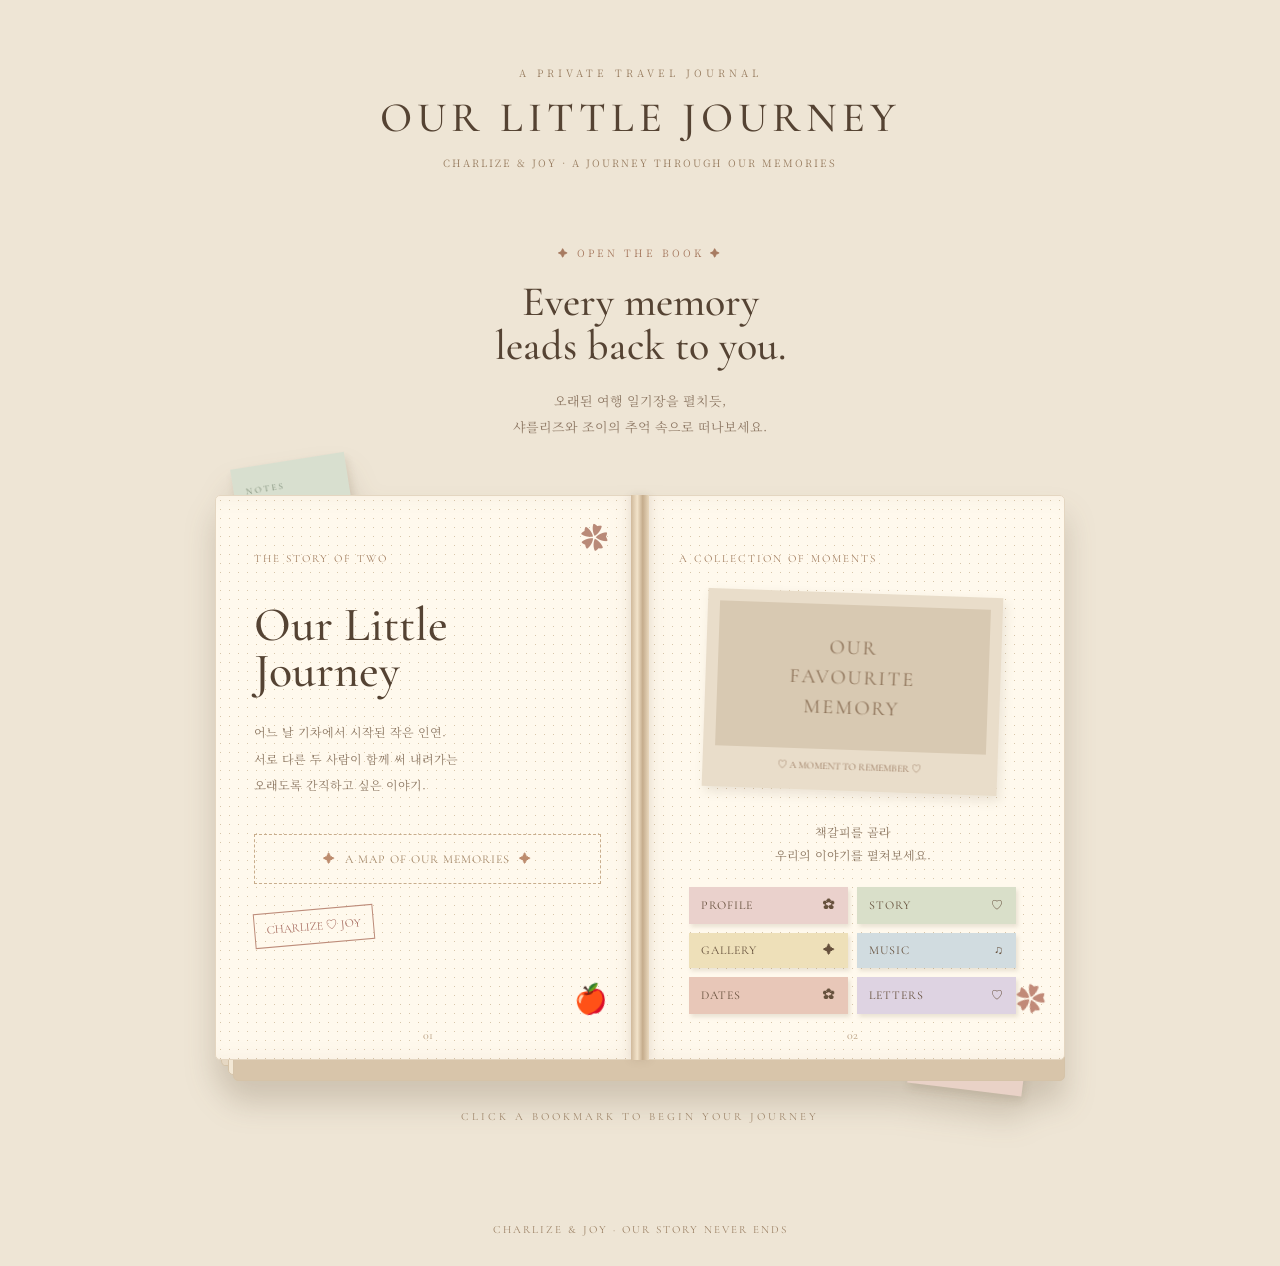
==== index.html @ 4ed0bcfa "Update index.html" ====
<!DOCTYPE html>
<html lang="ko">
<head>
<meta charset="UTF-8">
<meta name="viewport" content="width=device-width, initial-scale=1.0">
<title>Our Little Journey</title>
<link rel="stylesheet" href="style.css">
</head>

<body>

<header>
    <p class="top">A PRIVATE TRAVEL JOURNAL</p>
    <h1>OUR LITTLE JOURNEY</h1>
    <p class="subtitle">CHARLIZE & JOY · A JOURNEY THROUGH OUR MEMORIES</p>
</header>

<main>

    <section class="intro">
        <p class="small-title">✦ OPEN THE BOOK ✦</p>
        <h2>Every memory<br>leads back to you.</h2>
        <p>
            오래된 여행 일기장을 펼치듯,<br>
            샤를리즈와 조이의 추억 속으로 떠나보세요.
        </p>
    </section>

    <section class="book">

        <div class="paper-layer layer-one"></div>
        <div class="paper-layer layer-two"></div>
        <div class="paper-layer layer-three"></div>

        <div class="left-page">

            <span class="pressed-flower">✿</span>

            <p class="chapter">THE STORY OF TWO</p>

            <h2 class="book-title">
                Our Little<br>Journey
            </h2>

            <p class="description">
                어느 날 기차에서 시작된 작은 인연.<br>
                서로 다른 두 사람이 함께 써 내려가는<br>
                오래도록 간직하고 싶은 이야기.
            </p>

            <div class="map">
                <span>✦</span>
                A MAP OF OUR MEMORIES
                <span>✦</span>
            </div>

            <div class="apple-decoration">🍎</div>

            <p class="stamp">CHARLIZE ♡ JOY</p>

            <div class="page-number">01</div>

        </div>

        <div class="book-spine"></div>

        <div class="right-page">

            <p class="chapter">A COLLECTION OF MOMENTS</p>

            <div class="photo">
                <div class="photo-inner">
                    OUR<br>
                    FAVOURITE<br>
                    MEMORY
                </div>
                <p>♡ A MOMENT TO REMEMBER ♡</p>
            </div>

            <p class="right-text">
                책갈피를 골라<br>
                우리의 이야기를 펼쳐보세요.
            </p>

            <div class="bookmarks">
                <a class="bookmark pink" href="profile.html">
                    PROFILE <span>✿</span>
                </a>
                <a class="bookmark green" href="story.html">
                    STORY <span>♡</span>
                </a>
                <a class="bookmark yellow" href="gallery.html">
                    GALLERY <span>✦</span>
                </a>
                <a class="bookmark blue" href="music.html">
                    MUSIC <span>♫</span>
                </a>
                <a class="bookmark red" href="calendar.html">
                    DATES <span>✿</span>
                </a>
                <a class="bookmark purple" href="letter.html">
                    LETTERS <span>♡</span>
                </a>
            </div>

            <div class="daisy-decoration">✿</div>

            <div class="page-number">02</div>

        </div>

        <div class="loose-paper loose-paper-left">
            <span>NOTES</span>
            <p>remember<br>the little things ♡</p>
        </div>

        <div class="loose-paper loose-paper-right">
            <span>POSTCARD</span>
            <p>Wish you<br>were here.</p>
        </div>

    </section>

    <p class="bottom-text">
        CLICK A BOOKMARK TO BEGIN YOUR JOURNEY
    </p>

</main>

<footer>
    CHARLIZE & JOY · OUR STORY NEVER ENDS
</footer>

</body>
</html>
---- style.css ----
@import url('https://fonts.googleapis.com/css2?family=Cormorant+Garamond:wght@400;500;600;700&family=Noto+Serif+KR:wght@400;500;600&display=swap');

* {
    box-sizing: border-box;
}

body {
    margin: 0;
    background: #eee5d5;
    color: #554333;
    font-family: 'Noto Serif KR', serif;
    overflow-x: hidden;
}

header {
    text-align: center;
    padding: 55px 20px 15px;
}

.top {
    font-size: 10px;
    letter-spacing: 4px;
    color: #9b8064;
}

header h1 {
    font-family: 'Cormorant Garamond', serif;
    font-size: 42px;
    letter-spacing: 5px;
    font-weight: 500;
    margin: 12px 0;
}

.subtitle {
    font-size: 10px;
    letter-spacing: 2px;
    color: #9b8064;
}

main {
    max-width: 1100px;
    margin: auto;
    padding: 20px;
}

.intro {
    text-align: center;
    margin: 30px 0 55px;
}

.small-title {
    font-size: 10px;
    letter-spacing: 3px;
    color: #a77b61;
}

.intro h2 {
    font-family: 'Cormorant Garamond', serif;
    font-size: 42px;
    line-height: 1.05;
    font-weight: 500;
    margin: 20px 0;
}

.intro > p:last-child {
    font-size: 13px;
    line-height: 2;
    color: #907b67;
}

/* BOOK */

.book {
    position: relative;
    display: flex;
    max-width: 850px;
    min-height: 480px;
    margin: 0 auto 45px;
    filter: drop-shadow(0 22px 15px #59452b35);
    isolation: isolate;
}

/* 여러 겹의 책장 */

.paper-layer {
    position: absolute;
    z-index: -1;
    left: 8px;
    right: 8px;
    height: 100%;
    border-radius: 5px;
    background: #e6d8c3;
    border: 1px solid #d5c3a8;
}

.layer-one {
    top: 9px;
    transform: rotate(0.4deg);
}

.layer-two {
    top: 15px;
    left: 13px;
    right: 4px;
    background: #f3e8d5;
}

.layer-three {
    top: 21px;
    left: 18px;
    right: 0;
    background: #d8c5aa;
}

/* 책의 양쪽 페이지 */

.left-page,
.right-page {
    position: relative;
    width: 50%;
    min-height: 480px;
    padding: 45px 38px;
    background:
        radial-gradient(#d7c6aa 0.6px, transparent 0.6px),
        #fff9ed;
    background-size: 9px 9px;
    border: 1px solid #e4d6c1;
}

.left-page {
    border-radius: 5px 0 0 5px;
    box-shadow: inset -12px 0 20px #92785b16;
}

.right-page {
    border-radius: 0 5px 5px 0;
    box-shadow: inset 12px 0 20px #92785b16;
}

/* 책등 */

.book-spine {
    position: absolute;
    z-index: 5;
    left: 50%;
    top: 0;
    bottom: 0;
    width: 18px;
    transform: translateX(-50%);
    background: linear-gradient(
        90deg,
        #d0b99b,
        #f2e3ca 35%,
        #c5ac8c 65%,
        #e9d8bd
    );
    box-shadow: 0 0 10px #6b503322;
}

/* 페이지 장식 */

.chapter {
    font-family: 'Cormorant Garamond', serif;
    font-size: 11px;
    letter-spacing: 2px;
    color: #a17d5e;
}

.book-title {
    font-family: 'Cormorant Garamond', serif;
    font-size: 48px;
    font-weight: 500;
    line-height: 0.95;
    margin: 38px 0 25px;
}

.description {
    font-size: 12px;
    line-height: 2.2;
    color: #8e7964;
}

.map {
    margin-top: 35px;
    padding: 17px 8px;
    text-align: center;
    border: 1px dashed #c8ad8c;
    color: #a18464;
    font-family: 'Cormorant Garamond', serif;
    font-size: 12px;
    letter-spacing: 1px;
}

.map span {
    color: #bd8c6e;
    margin: 0 5px;
}

.stamp {
    display: inline-block;
    margin-top: 25px;
    padding: 8px 12px;
    border: 1px solid #bd8c7a;
    color: #a76c60;
    font-family: 'Cormorant Garamond', serif;
    font-size: 12px;
    transform: rotate(-5deg);
}

.page-number {
    position: absolute;
    bottom: 17px;
    left: 0;
    right: 0;
    text-align: center;
    font-family: 'Cormorant Garamond', serif;
    font-size: 12px;
    color: #b59b7c;
}

/* 사진 영역 */

.photo {
    background: #e9ddca;
    padding: 12px 12px 7px;
    margin: 28px auto 20px;
    width: 85%;
    transform: rotate(2deg);
    box-shadow: 3px 5px 10px #604c3020;
}

.photo-inner {
    display: grid;
    place-content: center;
    text-align: center;
    min-height: 145px;
    background: #d8c9b2;
    color: #8c7157;
    font-family: 'Cormorant Garamond', serif;
    font-size: 20px;
    letter-spacing: 2px;
    line-height: 1.5;
}

.photo > p {
    text-align: center;
    font-family: 'Cormorant Garamond', serif;
    font-size: 10px;
    color: #97765c;
}

.right-text {
    font-size: 12px;
    line-height: 1.9;
    text-align: center;
    color: #8d7862;
    margin: 30px 0 20px;
}

/* 책갈피 */

.bookmarks {
    display: grid;
    grid-template-columns: repeat(2, 1fr);
    gap: 9px;
    padding: 0 10px;
}

.bookmark {
    display: flex;
    justify-content: space-between;
    align-items: center;
    padding: 10px 12px;
    font-family: 'Cormorant Garamond', serif;
    font-size: 12px;
    letter-spacing: 1px;
    text-decoration: none;
    color: #66503c;
    box-shadow: 2px 3px 4px #59452b20;
    transition: .25s;
}

.bookmark:hover {
    transform: translateY(-4px) rotate(-2deg);
    box-shadow: 3px 7px 8px #59452b25;
}

.pink { background: #ead1cc; }
.green { background: #d9dfc9; }
.yellow { background: #eee0b9; }
.blue { background: #d1dce0; }
.red { background: #e8c7b8; }
.purple { background: #ded3e2; }

/* 데이지와 사과 */

.pressed-flower {
    position: absolute;
    top: 20px;
    right: 30px;
    color: #b98a78;
    font-size: 28px;
    transform: rotate(15deg);
}

.apple-decoration {
    position: absolute;
    right: 32px;
    bottom: 42px;
    font-size: 27px;
    transform: rotate(-12deg);
}

.daisy-decoration {
    position: absolute;
    right: 18px;
    bottom: 40px;
    font-size: 30px;
    color: #c18a78;
    transform: rotate(15deg);
}

/* 삐져나온 종이 */

.loose-paper {
    position: absolute;
    z-index: -2;
    width: 115px;
    height: 135px;
    background: #d8dfcf;
    padding: 12px;
    color: #71816b;
    font-family: 'Cormorant Garamond', serif;
    box-shadow: 2px 5px 8px #59452b20;
}

.loose-paper span {
    font-size: 9px;
    letter-spacing: 2px;
}

.loose-paper p {
    font-size: 16px;
    line-height: 1.2;
}

.loose-paper-left {
    top: -35px;
    left: 25px;
    transform: rotate(-9deg);
}

.loose-paper-right {
    bottom: -30px;
    right: 35px;
    background: #e9d2c7;
    color: #986e60;
    transform: rotate(7deg);
}

/* 하단 */

.bottom-text {
    text-align: center;
    font-family: 'Cormorant Garamond', serif;
    font-size: 11px;
    letter-spacing: 3px;
    color: #a1886d;
    margin: 50px 0;
}

footer {
    text-align: center;
    padding: 30px 10px;
    font-family: 'Cormorant Garamond', serif;
    font-size: 11px;
    letter-spacing: 2px;
    color: #9b8064;
}

/* 모바일 */

@media (max-width: 650px) {
    header h1 {
        font-size: 30px;
    }

    .intro h2 {
        font-size: 34px;
    }

    .book {
        flex-direction: column;
        max-width: 420px;
    }

    .left-page,
    .right-page {
        width: 100%;
        border-radius: 4px;
        min-height: 450px;
    }

    .book-spine {
        display: none;
    }

    .bookmarks {
        padding-bottom: 25px;
    }

    .loose-paper {
        width: 90px;
        height: 110px;
    }
}
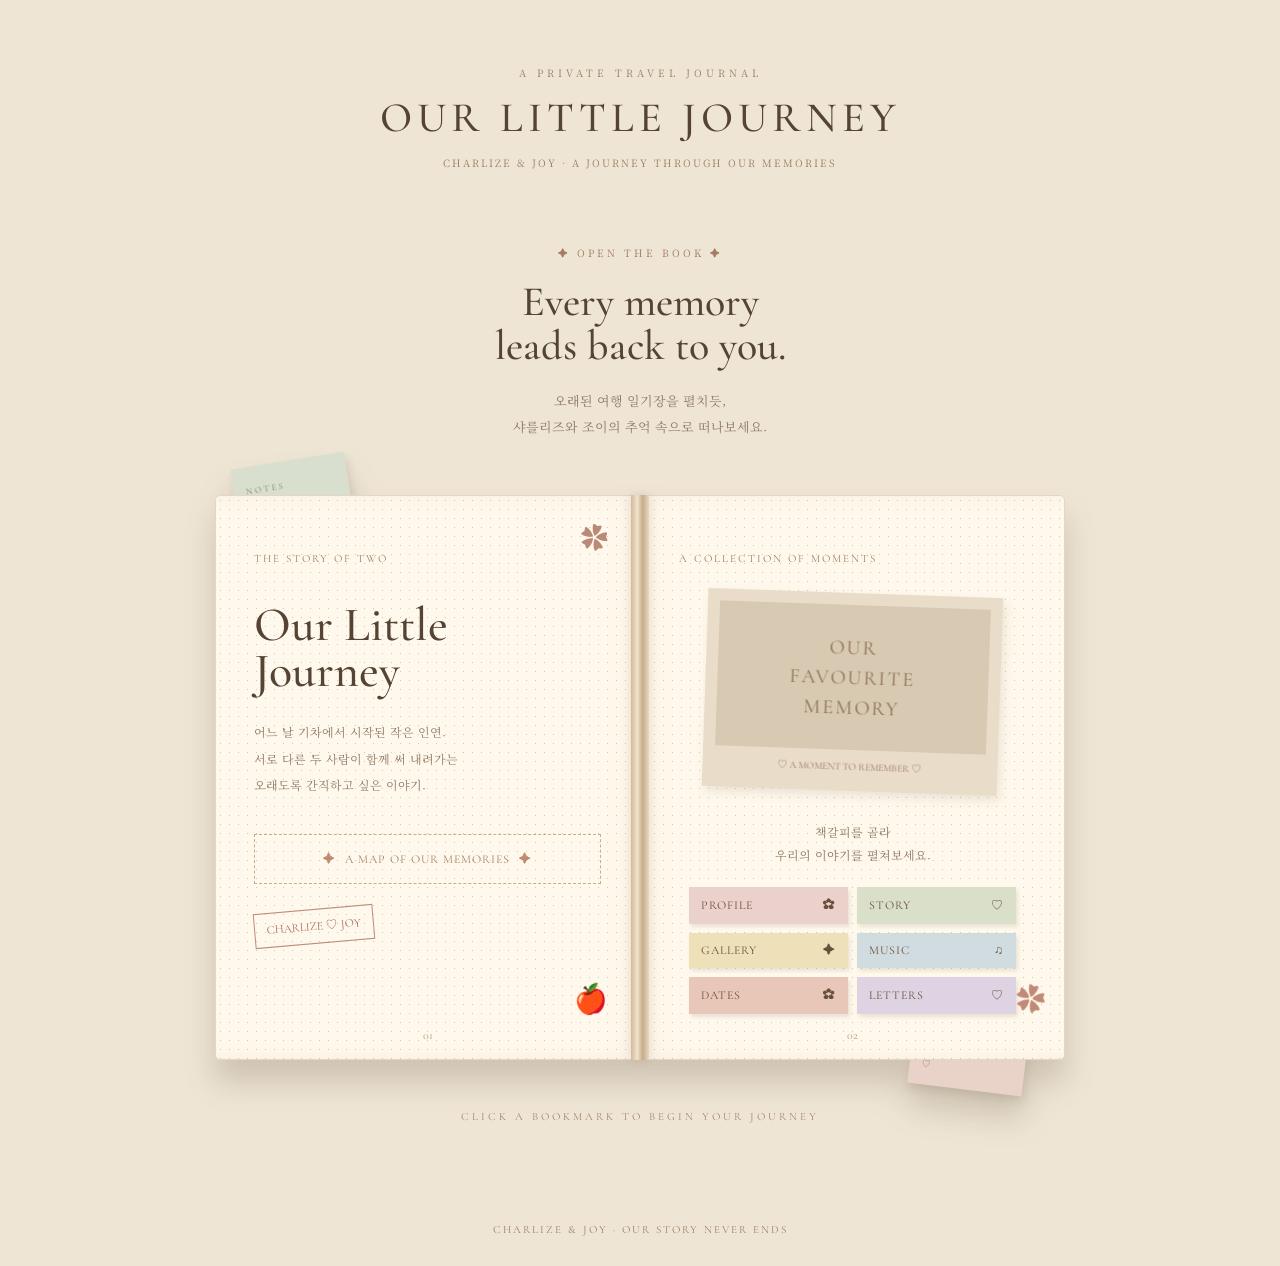
==== commit 5aa80aee: "Update index.html" ====
--- a/index.html
+++ b/index.html
@@ -2,136 +2,147 @@
 <!DOCTYPE html>
 <html lang="ko">
 <head>
-<meta charset="UTF-8">
-<meta name="viewport" content="width=device-width, initial-scale=1.0">
-<title>Our Little Journey</title>
-<link rel="stylesheet" href="style.css">
+  <meta charset="UTF-8">
+  <meta name="viewport" content="width=device-width, initial-scale=1.0">
+  <title>Our Little Journey</title>
+  <link rel="stylesheet" href="style.css">
 </head>
 
 <body>
 
-<header>
+  <header class="site-header">
     <p class="top">A PRIVATE TRAVEL JOURNAL</p>
     <h1>OUR LITTLE JOURNEY</h1>
     <p class="subtitle">CHARLIZE & JOY · A JOURNEY THROUGH OUR MEMORIES</p>
-</header>
+  </header>
 
-<main>
+  <main>
 
     <section class="intro">
-        <p class="small-title">✦ OPEN THE BOOK ✦</p>
-        <h2>Every memory<br>leads back to you.</h2>
-        <p>
-            오래된 여행 일기장을 펼치듯,<br>
-            샤를리즈와 조이의 추억 속으로 떠나보세요.
-        </p>
+      <p class="small-title">✦ OPEN THE BOOK ✦</p>
+      <h2>Every memory<br>leads back to you.</h2>
+      <p class="intro-description">
+        오래된 여행 일기장을 펼치듯,<br>
+        샤를리즈와 조이의 추억 속으로 떠나보세요.
+      </p>
     </section>
 
     <section class="book">
 
-        <div class="paper-layer layer-one"></div>
-        <div class="paper-layer layer-two"></div>
-        <div class="paper-layer layer-three"></div>
+      <!-- 책 뒤에 겹쳐진 종이 -->
+      <div class="paper-back paper-back-one"></div>
+      <div class="paper-back paper-back-two"></div>
+      <div class="paper-back paper-back-three"></div>
 
-        <div class="left-page">
+      <!-- 왼쪽 페이지 -->
+      <div class="book-page left-page">
 
-            <span class="pressed-flower">✿</span>
+        <span class="pressed-flower">✿</span>
 
-            <p class="chapter">THE STORY OF TWO</p>
+        <p class="chapter">THE STORY OF TWO</p>
 
-            <h2 class="book-title">
-                Our Little<br>Journey
-            </h2>
+        <h2 class="book-title">
+          Our Little<br>Journey
+        </h2>
 
-            <p class="description">
-                어느 날 기차에서 시작된 작은 인연.<br>
-                서로 다른 두 사람이 함께 써 내려가는<br>
-                오래도록 간직하고 싶은 이야기.
-            </p>
+        <p class="description">
+          어느 날 기차에서 시작된 작은 인연.<br>
+          서로 다른 두 사람이 함께 써 내려가는<br>
+          오래도록 간직하고 싶은 이야기.
+        </p>
 
-            <div class="map">
-                <span>✦</span>
-                A MAP OF OUR MEMORIES
-                <span>✦</span>
-            </div>
-
-            <div class="apple-decoration">🍎</div>
-
-            <p class="stamp">CHARLIZE ♡ JOY</p>
-
-            <div class="page-number">01</div>
-
+        <div class="map">
+          <span>✦</span>
+          A MAP OF OUR MEMORIES
+          <span>✦</span>
         </div>
 
-        <div class="book-spine"></div>
+        <div class="apple-decoration">🍎</div>
 
-        <div class="right-page">
+        <p class="stamp">CHARLIZE ♡ JOY</p>
 
-            <p class="chapter">A COLLECTION OF MOMENTS</p>
+        <span class="page-number">01</span>
 
-            <div class="photo">
-                <div class="photo-inner">
-                    OUR<br>
-                    FAVOURITE<br>
-                    MEMORY
-                </div>
-                <p>♡ A MOMENT TO REMEMBER ♡</p>
-            </div>
+      </div>
 
-            <p class="right-text">
-                책갈피를 골라<br>
-                우리의 이야기를 펼쳐보세요.
-            </p>
+      <!-- 책등 -->
+      <div class="book-spine"></div>
 
-            <div class="bookmarks">
-                <a class="bookmark pink" href="profile.html">
-                    PROFILE <span>✿</span>
-                </a>
-                <a class="bookmark green" href="story.html">
-                    STORY <span>♡</span>
-                </a>
-                <a class="bookmark yellow" href="gallery.html">
-                    GALLERY <span>✦</span>
-                </a>
-                <a class="bookmark blue" href="music.html">
-                    MUSIC <span>♫</span>
-                </a>
-                <a class="bookmark red" href="calendar.html">
-                    DATES <span>✿</span>
-                </a>
-                <a class="bookmark purple" href="letter.html">
-                    LETTERS <span>♡</span>
-                </a>
-            </div>
+      <!-- 오른쪽 페이지 -->
+      <div class="book-page right-page">
 
-            <div class="daisy-decoration">✿</div>
+        <p class="chapter">A COLLECTION OF MOMENTS</p>
 
-            <div class="page-number">02</div>
-
+        <div class="photo">
+          <div class="photo-inner">
+            OUR<br>
+            FAVOURITE<br>
+            MEMORY
+          </div>
+          <p>♡ A MOMENT TO REMEMBER ♡</p>
         </div>
 
-        <div class="loose-paper loose-paper-left">
-            <span>NOTES</span>
-            <p>remember<br>the little things ♡</p>
-        </div>
+        <p class="right-text">
+          책갈피를 골라<br>
+          우리의 이야기를 펼쳐보세요.
+        </p>
 
-        <div class="loose-paper loose-paper-right">
-            <span>POSTCARD</span>
-            <p>Wish you<br>were here.</p>
-        </div>
+        <nav class="bookmarks">
+          <a class="bookmark pink" href="profile.html">
+            PROFILE <span>✿</span>
+          </a>
+
+          <a class="bookmark green" href="story.html">
+            STORY <span>♡</span>
+          </a>
+
+          <a class="bookmark yellow" href="gallery.html">
+            GALLERY <span>✦</span>
+          </a>
+
+          <a class="bookmark blue" href="music.html">
+            MUSIC <span>♫</span>
+          </a>
+
+          <a class="bookmark red" href="calendar.html">
+            DATES <span>✿</span>
+          </a>
+
+          <a class="bookmark purple" href="letter.html">
+            LETTERS <span>♡</span>
+          </a>
+        </nav>
+
+        <span class="daisy-decoration">✿</span>
+
+        <span class="page-number">02</span>
+
+      </div>
+
+      <!-- 책 밖으로 삐져나온 메모 -->
+      <div class="loose-paper loose-paper-left">
+        <span>NOTES</span>
+        <p>remember<br>the little things ♡</p>
+        <span class="note-flower">✿</span>
+      </div>
+
+      <div class="loose-paper loose-paper-right">
+        <span>POSTCARD</span>
+        <p>Wish you<br>were here.</p>
+        <span class="note-heart">♡</span>
+      </div>
 
     </section>
 
     <p class="bottom-text">
-        CLICK A BOOKMARK TO BEGIN YOUR JOURNEY
+      CLICK A BOOKMARK TO BEGIN YOUR JOURNEY
     </p>
 
-</main>
+  </main>
 
-<footer>
+  <footer>
     CHARLIZE & JOY · OUR STORY NEVER ENDS
-</footer>
+  </footer>
 
 </body>
 </html>
- 
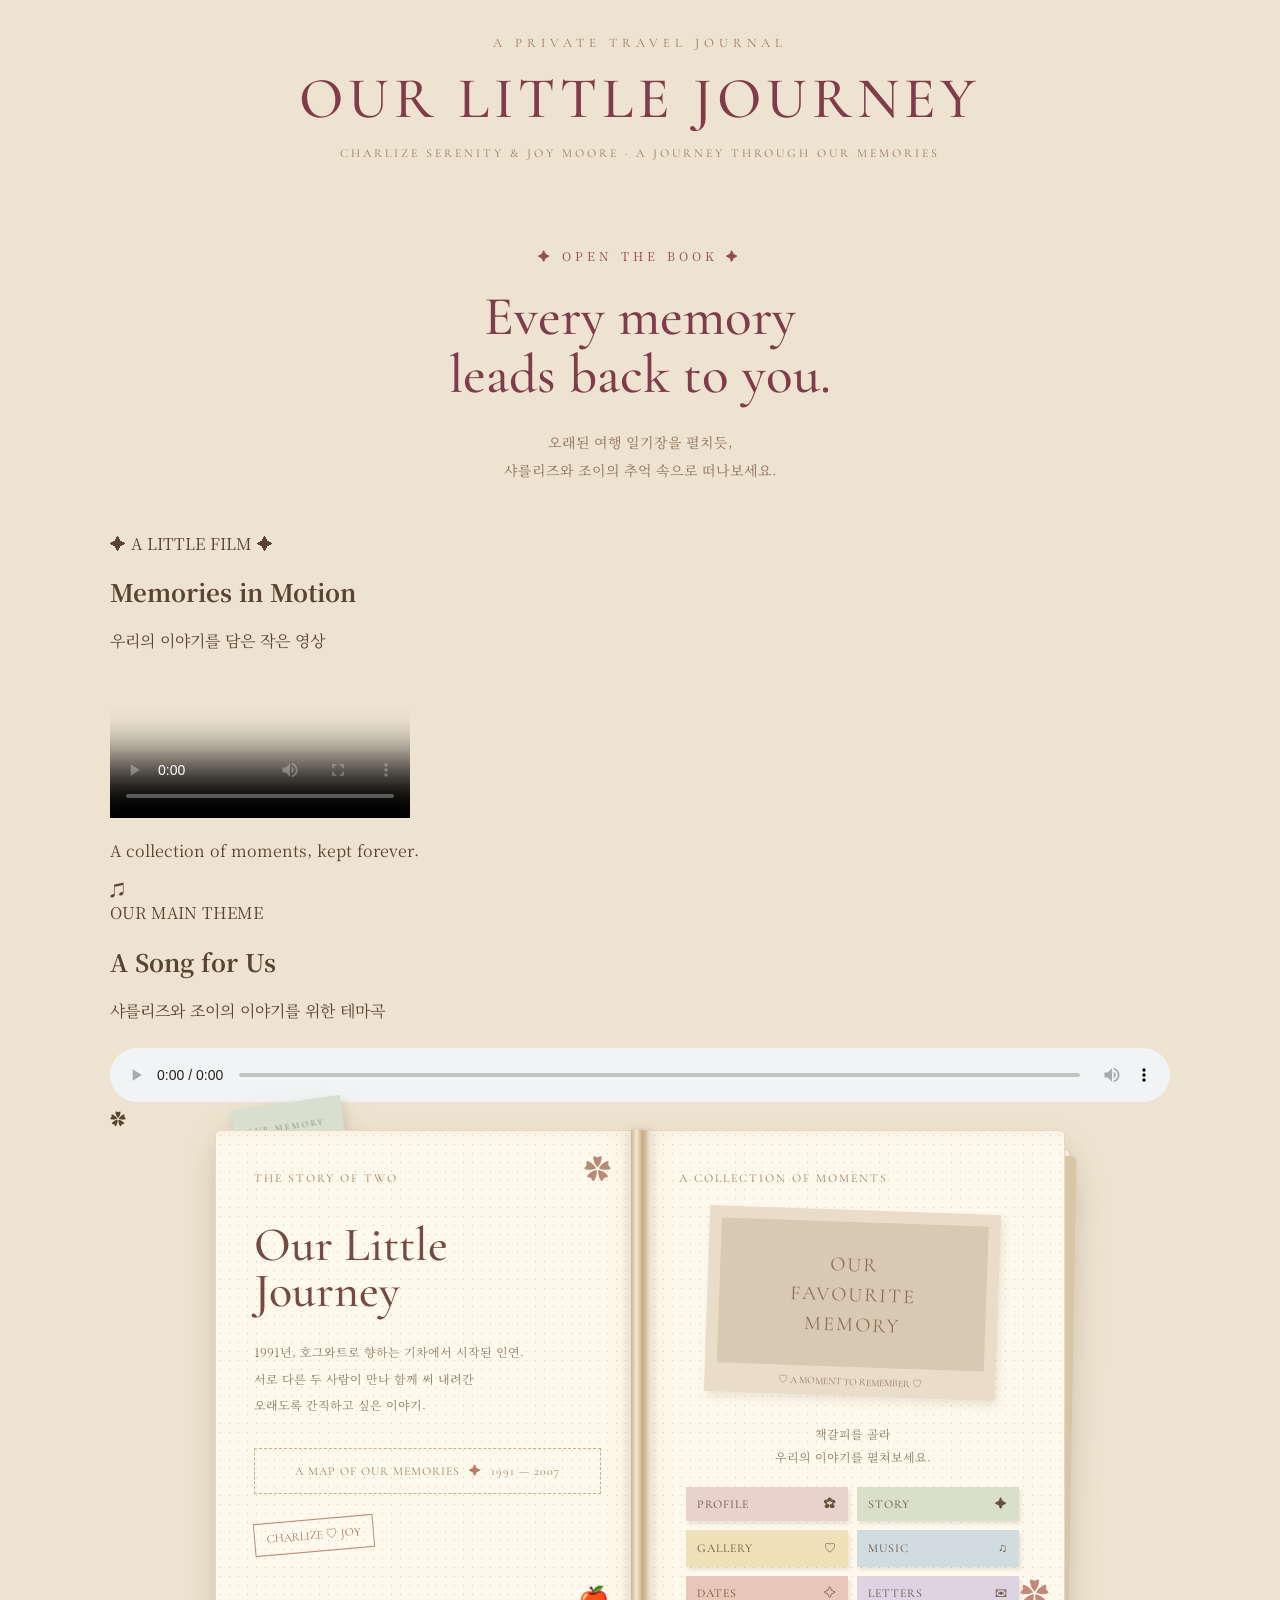
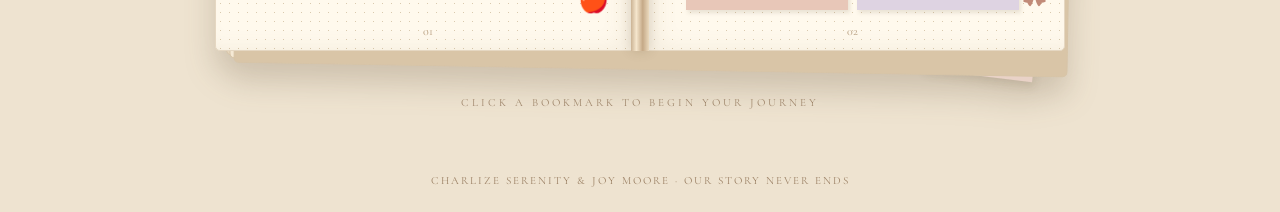
==== commit 37958494: "Update index.html" ====
--- a/index.html
+++ b/index.html
@@ -2,147 +2,157 @@
 <!DOCTYPE html>
 <html lang="ko">
 <head>
-  <meta charset="UTF-8">
-  <meta name="viewport" content="width=device-width, initial-scale=1.0">
-  <title>Our Little Journey</title>
-  <link rel="stylesheet" href="style.css">
+<meta charset="UTF-8">
+<meta name="viewport" content="width=device-width, initial-scale=1.0">
+<title>Our Little Journey</title>
+<link rel="stylesheet" href="style.css">
 </head>
 
 <body>
 
-  <header class="site-header">
-    <p class="top">A PRIVATE TRAVEL JOURNAL</p>
-    <h1>OUR LITTLE JOURNEY</h1>
-    <p class="subtitle">CHARLIZE & JOY · A JOURNEY THROUGH OUR MEMORIES</p>
-  </header>
+<header class="site-header">
+  <p class="top">A PRIVATE TRAVEL JOURNAL</p>
+  <h1>OUR LITTLE JOURNEY</h1>
+  <p class="subtitle">CHARLIZE SERENITY & JOY MOORE · A JOURNEY THROUGH OUR MEMORIES</p>
+</header>
 
-  <main>
+<main>
 
-    <section class="intro">
-      <p class="small-title">✦ OPEN THE BOOK ✦</p>
-      <h2>Every memory<br>leads back to you.</h2>
-      <p class="intro-description">
-        오래된 여행 일기장을 펼치듯,<br>
-        샤를리즈와 조이의 추억 속으로 떠나보세요.
+  <section class="intro">
+    <p class="small-title">✦ OPEN THE BOOK ✦</p>
+    <h2>Every memory<br>leads back to you.</h2>
+    <p class="intro-description">
+      오래된 여행 일기장을 펼치듯,<br>
+      샤를리즈와 조이의 추억 속으로 떠나보세요.
+    </p>
+  </section>
+
+  <!-- MAIN VIDEO -->
+
+  <section class="main-media">
+    <div class="media-heading">
+      <span>✦ A LITTLE FILM ✦</span>
+      <h2>Memories in Motion</h2>
+      <p>우리의 이야기를 담은 작은 영상</p>
+    </div>
+
+    <div class="video-frame">
+      <video controls playsinline preload="metadata" poster="images/main-poster.jpg">
+        <source src="media/main-video.mp4" type="video/mp4">
+        브라우저가 영상 재생을 지원하지 않습니다.
+      </video>
+    </div>
+
+    <p class="media-caption">
+      A collection of moments, kept forever.
+    </p>
+  </section>
+
+  <!-- MAIN THEME MUSIC -->
+
+  <section class="theme-music">
+    <div class="music-cover">♫</div>
+
+    <div class="theme-info">
+      <span>OUR MAIN THEME</span>
+      <h2>A Song for Us</h2>
+      <p>샤를리즈와 조이의 이야기를 위한 테마곡</p>
+
+      <audio controls preload="metadata">
+        <source src="media/main-theme.mp3" type="audio/mpeg">
+        브라우저가 오디오 재생을 지원하지 않습니다.
+      </audio>
+    </div>
+
+    <div class="music-flower">✿</div>
+  </section>
+
+  <!-- BOOK -->
+
+  <section class="book">
+
+    <div class="paper-back paper-back-one"></div>
+    <div class="paper-back paper-back-two"></div>
+    <div class="paper-back paper-back-three"></div>
+
+    <div class="loose-paper loose-paper-left">
+      <span>OUR MEMORY</span>
+      <p>One little<br>apple, two<br>friends.</p>
+      <span class="note-flower">✿</span>
+    </div>
+
+    <div class="loose-paper loose-paper-right">
+      <span>FOREVER</span>
+      <p>Somewhere<br>quiet, with<br>you.</p>
+      <span class="note-heart">♡</span>
+    </div>
+
+    <div class="book-page left-page">
+      <span class="pressed-flower">✿</span>
+
+      <p class="chapter">THE STORY OF TWO</p>
+
+      <h2 class="book-title">Our Little<br>Journey</h2>
+
+      <p class="description">
+        1991년, 호그와트로 향하는 기차에서 시작된 인연.<br>
+        서로 다른 두 사람이 만나 함께 써 내려간<br>
+        오래도록 간직하고 싶은 이야기.
       </p>
-    </section>
 
-    <section class="book">
-
-      <!-- 책 뒤에 겹쳐진 종이 -->
-      <div class="paper-back paper-back-one"></div>
-      <div class="paper-back paper-back-two"></div>
-      <div class="paper-back paper-back-three"></div>
-
-      <!-- 왼쪽 페이지 -->
-      <div class="book-page left-page">
-
-        <span class="pressed-flower">✿</span>
-
-        <p class="chapter">THE STORY OF TWO</p>
-
-        <h2 class="book-title">
-          Our Little<br>Journey
-        </h2>
-
-        <p class="description">
-          어느 날 기차에서 시작된 작은 인연.<br>
-          서로 다른 두 사람이 함께 써 내려가는<br>
-          오래도록 간직하고 싶은 이야기.
-        </p>
-
-        <div class="map">
-          <span>✦</span>
-          A MAP OF OUR MEMORIES
-          <span>✦</span>
-        </div>
-
-        <div class="apple-decoration">🍎</div>
-
-        <p class="stamp">CHARLIZE ♡ JOY</p>
-
-        <span class="page-number">01</span>
-
+      <div class="map">
+        A MAP OF OUR MEMORIES
+        <span>✦</span> 1991 — 2007
       </div>
 
-      <!-- 책등 -->
-      <div class="book-spine"></div>
+      <p class="stamp">CHARLIZE ♡ JOY</p>
+      <span class="apple-decoration">🍎</span>
+      <span class="page-number">01</span>
+    </div>
 
-      <!-- 오른쪽 페이지 -->
-      <div class="book-page right-page">
+    <div class="book-spine"></div>
 
-        <p class="chapter">A COLLECTION OF MOMENTS</p>
+    <div class="book-page right-page">
+      <p class="chapter">A COLLECTION OF MOMENTS</p>
 
-        <div class="photo">
-          <div class="photo-inner">
-            OUR<br>
-            FAVOURITE<br>
-            MEMORY
-          </div>
-          <p>♡ A MOMENT TO REMEMBER ♡</p>
+      <div class="photo">
+        <div class="photo-inner">
+          OUR<br>
+          FAVOURITE<br>
+          MEMORY
         </div>
-
-        <p class="right-text">
-          책갈피를 골라<br>
-          우리의 이야기를 펼쳐보세요.
-        </p>
-
-        <nav class="bookmarks">
-          <a class="bookmark pink" href="profile.html">
-            PROFILE <span>✿</span>
-          </a>
-
-          <a class="bookmark green" href="story.html">
-            STORY <span>♡</span>
-          </a>
-
-          <a class="bookmark yellow" href="gallery.html">
-            GALLERY <span>✦</span>
-          </a>
-
-          <a class="bookmark blue" href="music.html">
-            MUSIC <span>♫</span>
-          </a>
-
-          <a class="bookmark red" href="calendar.html">
-            DATES <span>✿</span>
-          </a>
-
-          <a class="bookmark purple" href="letter.html">
-            LETTERS <span>♡</span>
-          </a>
-        </nav>
-
-        <span class="daisy-decoration">✿</span>
-
-        <span class="page-number">02</span>
-
+        <p>♡ A MOMENT TO REMEMBER ♡</p>
       </div>
 
-      <!-- 책 밖으로 삐져나온 메모 -->
-      <div class="loose-paper loose-paper-left">
-        <span>NOTES</span>
-        <p>remember<br>the little things ♡</p>
-        <span class="note-flower">✿</span>
+      <p class="right-text">
+        책갈피를 골라<br>
+        우리의 이야기를 펼쳐보세요.
+      </p>
+
+      <div class="bookmarks">
+        <a class="bookmark pink" href="profile.html">PROFILE <span>✿</span></a>
+        <a class="bookmark green" href="story.html">STORY <span>✦</span></a>
+        <a class="bookmark yellow" href="gallery.html">GALLERY <span>♡</span></a>
+        <a class="bookmark blue" href="music.html">MUSIC <span>♫</span></a>
+        <a class="bookmark red" href="calendar.html">DATES <span>✧</span></a>
+        <a class="bookmark purple" href="letter.html">LETTERS <span>✉</span></a>
       </div>
 
-      <div class="loose-paper loose-paper-right">
-        <span>POSTCARD</span>
-        <p>Wish you<br>were here.</p>
-        <span class="note-heart">♡</span>
-      </div>
+      <span class="daisy-decoration">✿</span>
+      <span class="page-number">02</span>
+    </div>
 
-    </section>
+  </section>
 
-    <p class="bottom-text">
-      CLICK A BOOKMARK TO BEGIN YOUR JOURNEY
-    </p>
+  <p class="bottom-text">
+    CLICK A BOOKMARK TO BEGIN YOUR JOURNEY
+  </p>
 
-  </main>
+</main>
 
-  <footer>
-    CHARLIZE & JOY · OUR STORY NEVER ENDS
-  </footer>
+<footer>
+  CHARLIZE SERENITY & JOY MOORE · OUR STORY NEVER ENDS
+</footer>
 
 </body>
 </html>
--- a/style.css
+++ b/style.css
@@ -1,289 +1,282 @@
 
 @import url('https://fonts.googleapis.com/css2?family=Cormorant+Garamond:wght@400;500;600;700&family=Noto+Serif+KR:wght@400;500;600&display=swap');
 
+:root {
+  --paper: #fff9ed;
+  --background: #eee3d0;
+  --ink: #594333;
+  --wine: #803c49;
+  --brown: #98765b;
+  --line: #e5d7c2;
+}
+
 * {
-    box-sizing: border-box;
+  box-sizing: border-box;
 }
 
 body {
-    margin: 0;
-    background: #eee5d5;
-    color: #554333;
-    font-family: 'Noto Serif KR', serif;
-    overflow-x: hidden;
-}
-
-header {
-    text-align: center;
-    padding: 55px 20px 15px;
+  margin: 0;
+  background: var(--background);
+  color: var(--ink);
+  font-family: 'Noto Serif KR', serif;
+  overflow-x: hidden;
+}
+
+a {
+  color: inherit;
+}
+
+.site-header {
+  text-align: center;
+  padding: 35px 15px 10px;
 }
 
 .top {
-    font-size: 10px;
-    letter-spacing: 4px;
-    color: #9b8064;
-}
-
-header h1 {
-    font-family: 'Cormorant Garamond', serif;
-    font-size: 42px;
-    letter-spacing: 5px;
-    font-weight: 500;
-    margin: 12px 0;
+  margin: 0 0 12px;
+  color: var(--brown);
+  font-family: 'Cormorant Garamond', serif;
+  font-size: 13px;
+  letter-spacing: 5px;
+}
+
+.site-header h1 {
+  margin: 0;
+  color: var(--wine);
+  font-family: 'Cormorant Garamond', serif;
+  font-size: clamp(32px, 5vw, 58px);
+  font-weight: 500;
+  letter-spacing: 5px;
 }
 
 .subtitle {
-    font-size: 10px;
-    letter-spacing: 2px;
-    color: #9b8064;
+  margin-top: 12px;
+  color: var(--brown);
+  font-family: 'Cormorant Garamond', serif;
+  font-size: 12px;
+  letter-spacing: 3px;
 }
 
 main {
-    max-width: 1100px;
-    margin: auto;
-    padding: 20px;
-}
+  width: 100%;
+  max-width: 1100px;
+  margin: 0 auto;
+  padding: 0 20px;
+}
+
+/* MAIN INTRO */
 
 .intro {
-    text-align: center;
-    margin: 30px 0 55px;
+  margin: 65px auto 48px;
+  text-align: center;
 }
 
 .small-title {
-    font-size: 10px;
-    letter-spacing: 3px;
-    color: #a77b61;
+  color: #934e50;
+  font-size: 12px;
+  letter-spacing: 4px;
 }
 
 .intro h2 {
-    font-family: 'Cormorant Garamond', serif;
-    font-size: 42px;
-    line-height: 1.05;
-    font-weight: 500;
-    margin: 20px 0;
-}
-
-.intro > p:last-child {
-    font-size: 13px;
-    line-height: 2;
-    color: #907b67;
-}
-
-/* BOOK */
+  margin: 24px 0;
+  color: var(--wine);
+  font-family: 'Cormorant Garamond', serif;
+  font-size: clamp(38px, 5vw, 55px);
+  font-weight: 500;
+  line-height: 1.05;
+}
+
+.intro-description {
+  color: #8e7258;
+  font-size: 14px;
+  line-height: 2;
+}
+
+/* MAIN BOOK */
 
 .book {
-    position: relative;
-    display: flex;
-    max-width: 850px;
-    min-height: 480px;
-    margin: 0 auto 45px;
-    filter: drop-shadow(0 22px 15px #59452b35);
-    isolation: isolate;
-}
-
-/* 여러 겹의 책장 */
-
-.paper-layer {
-    position: absolute;
-    z-index: -1;
-    left: 8px;
-    right: 8px;
-    height: 100%;
-    border-radius: 5px;
-    background: #e6d8c3;
-    border: 1px solid #d5c3a8;
-}
-
-.layer-one {
-    top: 9px;
-    transform: rotate(0.4deg);
-}
-
-.layer-two {
-    top: 15px;
-    left: 13px;
-    right: 4px;
-    background: #f3e8d5;
-}
-
-.layer-three {
-    top: 21px;
-    left: 18px;
-    right: 0;
-    background: #d8c5aa;
-}
-
-/* 책의 양쪽 페이지 */
-
-.left-page,
+  position: relative;
+  isolation: isolate;
+  display: flex;
+  width: 100%;
+  max-width: 850px;
+  min-height: 480px;
+  margin: 0 auto 45px;
+  filter: drop-shadow(0 18px 15px #59452b35);
+}
+
+.paper-back {
+  position: absolute;
+  z-index: -1;
+  top: 0;
+  bottom: 0;
+  left: 8px;
+  right: 8px;
+  border: 1px solid #d7c4a7;
+  border-radius: 5px;
+  background: #e9dcc7;
+}
+
+.paper-back-one {
+  transform: translate(5px, 7px) rotate(.4deg);
+  background: #e6d6bd;
+}
+
+.paper-back-two {
+  transform: translate(10px, 13px) rotate(.8deg);
+  background: #f5e9d5;
+}
+
+.paper-back-three {
+  transform: translate(15px, 19px) rotate(1deg);
+  background: #d9c5a7;
+}
+
+.book-page {
+  position: relative;
+  width: 50%;
+  min-width: 0;
+  min-height: 480px;
+  padding: 40px 38px;
+  background-color: var(--paper);
+  background-image: radial-gradient(#d9c9ae .55px, transparent .55px);
+  background-size: 9px 9px;
+  border: 1px solid var(--line);
+}
+
+.left-page {
+  border-radius: 5px 0 0 5px;
+  box-shadow: inset -15px 0 22px #8c71501a;
+}
+
 .right-page {
-    position: relative;
-    width: 50%;
-    min-height: 480px;
-    padding: 45px 38px;
-    background:
-        radial-gradient(#d7c6aa 0.6px, transparent 0.6px),
-        #fff9ed;
-    background-size: 9px 9px;
-    border: 1px solid #e4d6c1;
-}
-
-.left-page {
-    border-radius: 5px 0 0 5px;
-    box-shadow: inset -12px 0 20px #92785b16;
-}
-
-.right-page {
-    border-radius: 0 5px 5px 0;
-    box-shadow: inset 12px 0 20px #92785b16;
-}
-
-/* 책등 */
+  border-radius: 0 5px 5px 0;
+  box-shadow: inset 15px 0 22px #8c71501a;
+}
 
 .book-spine {
-    position: absolute;
-    z-index: 5;
-    left: 50%;
-    top: 0;
-    bottom: 0;
-    width: 18px;
-    transform: translateX(-50%);
-    background: linear-gradient(
-        90deg,
-        #d0b99b,
-        #f2e3ca 35%,
-        #c5ac8c 65%,
-        #e9d8bd
-    );
-    box-shadow: 0 0 10px #6b503322;
-}
-
-/* 페이지 장식 */
+  position: absolute;
+  z-index: 5;
+  top: 0;
+  bottom: 0;
+  left: 50%;
+  width: 18px;
+  transform: translateX(-50%);
+  background: linear-gradient(90deg, #cbb394, #f5e6cd 30%, #c5a987 65%, #ead9bd);
+  box-shadow: 0 0 12px #60482c30;
+}
 
 .chapter {
-    font-family: 'Cormorant Garamond', serif;
-    font-size: 11px;
-    letter-spacing: 2px;
-    color: #a17d5e;
+  margin: 0;
+  color: #a17b5b;
+  font-family: 'Cormorant Garamond', serif;
+  font-size: 12px;
+  letter-spacing: 2px;
 }
 
 .book-title {
-    font-family: 'Cormorant Garamond', serif;
-    font-size: 48px;
-    font-weight: 500;
-    line-height: 0.95;
-    margin: 38px 0 25px;
+  margin: 38px 0 25px;
+  color: #754a45;
+  font-family: 'Cormorant Garamond', serif;
+  font-size: 48px;
+  font-weight: 500;
+  line-height: .95;
 }
 
 .description {
-    font-size: 12px;
-    line-height: 2.2;
-    color: #8e7964;
+  color: #8d7965;
+  font-size: 12px;
+  line-height: 2.2;
 }
 
 .map {
-    margin-top: 35px;
-    padding: 17px 8px;
-    text-align: center;
-    border: 1px dashed #c8ad8c;
-    color: #a18464;
-    font-family: 'Cormorant Garamond', serif;
-    font-size: 12px;
-    letter-spacing: 1px;
+  margin-top: 30px;
+  padding: 15px 5px;
+  border: 1px dashed #c9ae8c;
+  color: #9d8061;
+  text-align: center;
+  font-family: 'Cormorant Garamond', serif;
+  font-size: 12px;
+  letter-spacing: 1px;
 }
 
 .map span {
-    color: #bd8c6e;
-    margin: 0 5px;
+  margin: 0 5px;
+  color: #b67d67;
 }
 
 .stamp {
-    display: inline-block;
-    margin-top: 25px;
-    padding: 8px 12px;
-    border: 1px solid #bd8c7a;
-    color: #a76c60;
-    font-family: 'Cormorant Garamond', serif;
-    font-size: 12px;
-    transform: rotate(-5deg);
-}
-
-.page-number {
-    position: absolute;
-    bottom: 17px;
-    left: 0;
-    right: 0;
-    text-align: center;
-    font-family: 'Cormorant Garamond', serif;
-    font-size: 12px;
-    color: #b59b7c;
-}
-
-/* 사진 영역 */
+  display: inline-block;
+  margin-top: 25px;
+  padding: 7px 12px;
+  border: 1px solid #bd8c7a;
+  color: #a76c60;
+  font-family: 'Cormorant Garamond', serif;
+  font-size: 12px;
+  transform: rotate(-5deg);
+}
 
 .photo {
-    background: #e9ddca;
-    padding: 12px 12px 7px;
-    margin: 28px auto 20px;
-    width: 85%;
-    transform: rotate(2deg);
-    box-shadow: 3px 5px 10px #604c3020;
+  width: 84%;
+  margin: 25px auto 20px;
+  padding: 12px 12px 7px;
+  background: #e9ddca;
+  box-shadow: 3px 5px 10px #604c3020;
+  transform: rotate(2deg);
 }
 
 .photo-inner {
-    display: grid;
-    place-content: center;
-    text-align: center;
-    min-height: 145px;
-    background: #d8c9b2;
-    color: #8c7157;
-    font-family: 'Cormorant Garamond', serif;
-    font-size: 20px;
-    letter-spacing: 2px;
-    line-height: 1.5;
+  display: grid;
+  min-height: 145px;
+  place-content: center;
+  background: #d8c9b2;
+  color: #8c7157;
+  text-align: center;
+  font-family: 'Cormorant Garamond', serif;
+  font-size: 20px;
+  letter-spacing: 2px;
+  line-height: 1.5;
 }
 
 .photo > p {
-    text-align: center;
-    font-family: 'Cormorant Garamond', serif;
-    font-size: 10px;
-    color: #97765c;
+  margin: 8px 0 0;
+  color: #97765c;
+  text-align: center;
+  font-family: 'Cormorant Garamond', serif;
+  font-size: 10px;
 }
 
 .right-text {
-    font-size: 12px;
-    line-height: 1.9;
-    text-align: center;
-    color: #8d7862;
-    margin: 30px 0 20px;
-}
-
-/* 책갈피 */
+  margin: 27px 0 18px;
+  color: #8d7862;
+  text-align: center;
+  font-size: 12px;
+  line-height: 1.9;
+}
 
 .bookmarks {
-    display: grid;
-    grid-template-columns: repeat(2, 1fr);
-    gap: 9px;
-    padding: 0 10px;
+  display: grid;
+  grid-template-columns: repeat(2, minmax(0, 1fr));
+  gap: 9px;
+  padding: 0 7px;
 }
 
 .bookmark {
-    display: flex;
-    justify-content: space-between;
-    align-items: center;
-    padding: 10px 12px;
-    font-family: 'Cormorant Garamond', serif;
-    font-size: 12px;
-    letter-spacing: 1px;
-    text-decoration: none;
-    color: #66503c;
-    box-shadow: 2px 3px 4px #59452b20;
-    transition: .25s;
+  display: flex;
+  justify-content: space-between;
+  align-items: center;
+  min-width: 0;
+  padding: 10px 11px;
+  color: #66503c;
+  text-decoration: none;
+  font-family: 'Cormorant Garamond', serif;
+  font-size: 12px;
+  letter-spacing: 1px;
+  box-shadow: 2px 3px 4px #59452b20;
+  transition: .2s;
 }
 
 .bookmark:hover {
-    transform: translateY(-4px) rotate(-2deg);
-    box-shadow: 3px 7px 8px #59452b25;
+  transform: translateY(-4px) rotate(-2deg);
 }
 
 .pink { background: #ead1cc; }
@@ -293,125 +286,654 @@
 .red { background: #e8c7b8; }
 .purple { background: #ded3e2; }
 
-/* 데이지와 사과 */
-
 .pressed-flower {
-    position: absolute;
-    top: 20px;
-    right: 30px;
-    color: #b98a78;
-    font-size: 28px;
-    transform: rotate(15deg);
+  position: absolute;
+  top: 17px;
+  right: 28px;
+  color: #b98a78;
+  font-size: 27px;
 }
 
 .apple-decoration {
-    position: absolute;
-    right: 32px;
-    bottom: 42px;
-    font-size: 27px;
-    transform: rotate(-12deg);
+  position: absolute;
+  right: 30px;
+  bottom: 35px;
+  font-size: 25px;
 }
 
 .daisy-decoration {
-    position: absolute;
-    right: 18px;
-    bottom: 40px;
+  position: absolute;
+  right: 15px;
+  bottom: 38px;
+  color: #c18a78;
+  font-size: 29px;
+}
+
+.page-number {
+  position: absolute;
+  right: 0;
+  bottom: 12px;
+  left: 0;
+  color: #b59b7c;
+  text-align: center;
+  font-family: 'Cormorant Garamond', serif;
+  font-size: 12px;
+}
+
+.loose-paper {
+  position: absolute;
+  z-index: -2;
+  width: 110px;
+  height: 125px;
+  padding: 12px;
+  background: #d8dfcf;
+  color: #71816b;
+  font-family: 'Cormorant Garamond', serif;
+  box-shadow: 2px 5px 8px #59452b20;
+}
+
+.loose-paper > span:first-child {
+  font-size: 9px;
+  letter-spacing: 2px;
+}
+
+.loose-paper p {
+  font-size: 16px;
+  line-height: 1.2;
+}
+
+.loose-paper-left {
+  top: -28px;
+  left: 24px;
+  transform: rotate(-8deg);
+}
+
+.loose-paper-right {
+  right: 25px;
+  bottom: -25px;
+  background: #e9d2c7;
+  color: #986e60;
+  transform: rotate(7deg);
+}
+
+.note-flower,
+.note-heart {
+  position: absolute;
+  right: 12px;
+  bottom: 8px;
+  font-size: 20px;
+}
+
+/* SUB PAGES */
+
+.subpage {
+  max-width: 1000px;
+  margin: 0 auto;
+  padding: 35px 20px 70px;
+}
+
+.back {
+  display: inline-block;
+  margin-bottom: 35px;
+  color: #98765b;
+  text-decoration: none;
+  font-family: 'Cormorant Garamond', serif;
+  font-size: 15px;
+}
+
+.back:hover {
+  color: var(--wine);
+}
+
+.page-heading {
+  margin: 0 auto 45px;
+  text-align: center;
+}
+
+.page-heading span {
+  color: #a17b5b;
+  font-family: 'Cormorant Garamond', serif;
+  font-size: 12px;
+  letter-spacing: 3px;
+}
+
+.page-heading h1 {
+  margin: 12px 0;
+  color: var(--wine);
+  font-family: 'Cormorant Garamond', serif;
+  font-size: clamp(38px, 6vw, 54px);
+  font-weight: 500;
+}
+
+.page-heading p {
+  color: #927d68;
+  font-size: 13px;
+}
+
+.paper-card {
+  border: 1px solid var(--line);
+  background-color: var(--paper);
+  background-image: radial-gradient(#d9c9ae .5px, transparent .5px);
+  background-size: 9px 9px;
+  padding: 30px;
+  box-shadow: 5px 7px 0 #e7dac6, 9px 12px 22px #7c60451c;
+}
+
+/* PROFILE */
+
+.profile-grid {
+  display: grid;
+  grid-template-columns: repeat(2, minmax(0, 1fr));
+  gap: 25px;
+}
+
+.profile-card {
+  position: relative;
+  padding: 30px;
+  border: 1px solid var(--line);
+  background: var(--paper);
+  box-shadow: 4px 6px 0 #e7dac6;
+}
+
+.profile-image {
+  display: grid;
+  height: 170px;
+  margin-bottom: 22px;
+  place-items: center;
+  background: #eadbc8;
+  color: #8b624d;
+  font-family: 'Cormorant Garamond', serif;
+  font-size: 75px;
+}
+
+.profile-image.joy {
+  background: #dce1d3;
+  color: #66745b;
+}
+
+.profile-card > span {
+  color: #a17b5b;
+  font-size: 11px;
+  letter-spacing: 2px;
+}
+
+.profile-card h2 {
+  margin: 12px 0 3px;
+  font-size: 21px;
+}
+
+.english-name {
+  color: #a17b5b;
+  font-family: 'Cormorant Garamond', serif;
+  font-style: italic;
+}
+
+.profile-card p:not(.english-name) {
+  font-size: 13px;
+  line-height: 2;
+}
+
+.tags {
+  margin-top: 20px;
+  color: #9c8066;
+  font-size: 11px;
+}
+
+.little-note {
+  margin: 40px auto 0;
+  color: #a15d4e;
+  text-align: center;
+  font-family: 'Cormorant Garamond', serif;
+  font-size: 23px;
+}
+
+.little-note span {
+  display: block;
+  margin-top: 8px;
+  font-size: 13px;
+}
+
+/* STORY */
+
+.timeline {
+  max-width: 720px;
+  margin: auto;
+  padding-left: 35px;
+  border-left: 1px solid #c9ad8e;
+}
+
+.timeline article {
+  position: relative;
+  padding: 5px 0 35px;
+}
+
+.timeline article::before {
+  content: "✿";
+  position: absolute;
+  left: -47px;
+  color: #a76c58;
+  font-size: 18px;
+}
+
+.timeline article span {
+  color: #a17b5b;
+  font-family: 'Cormorant Garamond', serif;
+  font-size: 12px;
+  letter-spacing: 2px;
+}
+
+.timeline h2 {
+  margin: 9px 0;
+  color: #754a45;
+  font-family: 'Cormorant Garamond', serif;
+  font-size: 28px;
+  font-weight: 500;
+}
+
+.timeline article p {
+  color: #806d59;
+  font-size: 13px;
+  line-height: 2;
+}
+
+/* GALLERY */
+
+.gallery-grid {
+  display: grid;
+  grid-template-columns: repeat(2, minmax(0, 1fr));
+  gap: 25px;
+}
+
+.gallery-grid figure {
+  margin: 0;
+  padding: 12px;
+  background: var(--paper);
+  box-shadow: 3px 5px 12px #59452b20;
+  transform: rotate(-1deg);
+}
+
+.gallery-grid figure:nth-child(even) {
+  transform: rotate(1deg);
+}
+
+.gallery-grid img {
+  display: block;
+  width: 100%;
+  aspect-ratio: 4 / 3;
+  object-fit: cover;
+  background: #e7ddca;
+}
+
+.gallery-grid figcaption {
+  padding: 13px 5px 5px;
+  color: #765d49;
+  font-family: 'Cormorant Garamond', serif;
+  font-size: 15px;
+}
+
+.gallery-notice {
+  margin-top: 30px;
+  color: #a18c76;
+  text-align: center;
+  font-size: 12px;
+}
+
+/* MUSIC */
+
+.music-paper {
+  max-width: 620px;
+  margin: auto;
+  text-align: center;
+}
+
+.music-decoration {
+  color: #a36d60;
+  font-size: 48px;
+}
+
+.music-paper h2 {
+  color: #754a45;
+  font-family: 'Cormorant Garamond', serif;
+  font-size: 30px;
+  font-weight: 500;
+}
+
+.music-paper > p {
+  color: #927d68;
+  font-size: 13px;
+}
+
+.song {
+  display: flex;
+  align-items: center;
+  gap: 18px;
+  padding: 18px 5px;
+  border-bottom: 1px dashed #d6c4a9;
+  text-align: left;
+}
+
+.song > span {
+  color: #a17b5b;
+  font-family: 'Cormorant Garamond', serif;
+}
+
+.song div {
+  flex: 1;
+}
+
+.song strong {
+  font-weight: 500;
+}
+
+.song small {
+  display: block;
+  margin-top: 5px;
+  color: #a18c76;
+}
+
+.music-notice {
+  margin: 25px 0 12px;
+}
+
+audio {
+  width: 100%;
+  margin-top: 10px;
+}
+
+/* CALENDAR */
+
+.calendar-paper {
+  max-width: 680px;
+  margin: auto;
+  padding: 30px;
+  border: 1px solid var(--line);
+  background: var(--paper);
+  box-shadow: 5px 7px 0 #e7dac6, 9px 12px 22px #7c60451c;
+}
+
+.calendar-top {
+  display: flex;
+  align-items: center;
+  justify-content: space-between;
+  margin-bottom: 25px;
+}
+
+.calendar-top h2 {
+  margin: 0;
+  color: #754a45;
+  font-family: 'Cormorant Garamond', serif;
+  font-size: 30px;
+  font-weight: 500;
+}
+
+.calendar-top button {
+  width: 38px;
+  height: 38px;
+  border: 1px solid #d8c7ae;
+  background: #f1e6d5;
+  color: #765b43;
+  font-size: 18px;
+  cursor: pointer;
+}
+
+.calendar-grid {
+  display: grid;
+  grid-template-columns: repeat(7, minmax(0, 1fr));
+  gap: 5px;
+  text-align: center;
+}
+
+.calendar-weekday {
+  padding: 12px 0;
+  color: #a17b5b;
+  font-family: 'Cormorant Garamond', serif;
+  font-size: 14px;
+}
+
+.calendar-day,
+.calendar-empty {
+  display: flex;
+  min-height: 65px;
+  flex-direction: column;
+  align-items: center;
+  justify-content: center;
+  gap: 4px;
+  border-radius: 4px;
+}
+
+.calendar-day {
+  border: 1px solid transparent;
+  background: #fffaf1;
+  color: #65513e;
+  cursor: pointer;
+  font-family: 'Cormorant Garamond', serif;
+  font-size: 17px;
+  transition: .2s;
+}
+
+.calendar-day:hover {
+  border-color: #d9c4a8;
+  background: #f2e7d7;
+}
+
+.calendar-day.today {
+  outline: 1px solid #b99b7b;
+}
+
+.calendar-day.anniversary {
+  background: #f0d5d1;
+  color: #914e50;
+}
+
+.calendar-day.charlize {
+  background: #e5d9ef;
+  color: #72518c;
+}
+
+.calendar-day.joy {
+  background: #f5e6b9;
+  color: #876b29;
+}
+
+.event-symbol {
+  font-family: 'Noto Serif KR', serif;
+  font-size: 10px;
+  line-height: 1;
+}
+
+.calendar-legend {
+  display: flex;
+  flex-wrap: wrap;
+  justify-content: center;
+  gap: 12px 20px;
+  margin: 25px 0 15px;
+  color: #806d59;
+  font-size: 12px;
+}
+
+.legend-item {
+  display: flex;
+  align-items: center;
+  gap: 6px;
+}
+
+.legend-dot {
+  width: 10px;
+  height: 10px;
+  border-radius: 50%;
+}
+
+.dot-anniversary { background: #c98480; }
+.dot-charlize { background: #a88bc4; }
+.dot-joy { background: #e1bd58; }
+
+.calendar-note {
+  margin-top: 25px;
+  padding: 20px;
+  border-top: 1px dashed #d6c4a9;
+  color: #806d59;
+  font-size: 13px;
+  line-height: 2;
+}
+
+.calendar-note strong {
+  color: #8b514b;
+}
+
+.event-detail {
+  min-height: 45px;
+  margin-top: 15px;
+  padding: 12px;
+  background: #f4ecdf;
+  color: #806d59;
+  text-align: center;
+  font-size: 12px;
+}
+
+/* LETTER */
+
+.letter-paper {
+  position: relative;
+  max-width: 620px;
+  margin: auto;
+  padding: 45px;
+  border: 1px solid var(--line);
+  background-color: #fffaf0;
+  background-image: repeating-linear-gradient(
+    transparent,
+    transparent 31px,
+    #e8ddcc 32px
+  );
+  box-shadow: 5px 7px 0 #e7dac6, 9px 12px 22px #7c60451c;
+  line-height: 2;
+}
+
+.letter-flower {
+  color: #a66e62;
+  text-align: right;
+  font-size: 32px;
+}
+
+.letter-date {
+  color: #a17b5b;
+  font-family: 'Cormorant Garamond', serif;
+  font-size: 12px;
+  letter-spacing: 2px;
+}
+
+.letter-paper h2 {
+  margin: 15px 0 25px;
+  color: #754a45;
+  font-family: 'Cormorant Garamond', serif;
+  font-size: 29px;
+  font-weight: 500;
+}
+
+.letter-paper p:not(.letter-date):not(.letter-sign) {
+  color: #725e4a;
+  font-size: 13px;
+}
+
+.letter-sign {
+  margin-top: 30px;
+  color: #a15d4e;
+  text-align: right;
+  font-family: 'Cormorant Garamond', serif;
+  font-style: italic;
+}
+
+/* FOOTER */
+
+.bottom-text {
+  margin: 40px 0;
+  color: #a1886d;
+  text-align: center;
+  font-family: 'Cormorant Garamond', serif;
+  font-size: 11px;
+  letter-spacing: 3px;
+}
+
+footer {
+  padding: 25px 10px;
+  color: #9b8064;
+  text-align: center;
+  font-family: 'Cormorant Garamond', serif;
+  font-size: 11px;
+  letter-spacing: 2px;
+}
+
+/* MOBILE */
+
+@media (max-width: 650px) {
+  .site-header {
+    padding-top: 25px;
+  }
+
+  .site-header h1 {
     font-size: 30px;
-    color: #c18a78;
-    transform: rotate(15deg);
-}
-
-/* 삐져나온 종이 */
-
-.loose-paper {
-    position: absolute;
-    z-index: -2;
-    width: 115px;
-    height: 135px;
-    background: #d8dfcf;
-    padding: 12px;
-    color: #71816b;
-    font-family: 'Cormorant Garamond', serif;
-    box-shadow: 2px 5px 8px #59452b20;
-}
-
-.loose-paper span {
+    letter-spacing: 2px;
+  }
+
+  .subtitle {
     font-size: 9px;
-    letter-spacing: 2px;
-}
-
-.loose-paper p {
-    font-size: 16px;
-    line-height: 1.2;
-}
-
-.loose-paper-left {
-    top: -35px;
-    left: 25px;
-    transform: rotate(-9deg);
-}
-
-.loose-paper-right {
-    bottom: -30px;
-    right: 35px;
-    background: #e9d2c7;
-    color: #986e60;
-    transform: rotate(7deg);
-}
-
-/* 하단 */
-
-.bottom-text {
-    text-align: center;
-    font-family: 'Cormorant Garamond', serif;
-    font-size: 11px;
-    letter-spacing: 3px;
-    color: #a1886d;
-    margin: 50px 0;
-}
-
-footer {
-    text-align: center;
-    padding: 30px 10px;
-    font-family: 'Cormorant Garamond', serif;
-    font-size: 11px;
-    letter-spacing: 2px;
-    color: #9b8064;
-}
-
-/* 모바일 */
-
-@media (max-width: 650px) {
-    header h1 {
-        font-size: 30px;
-    }
-
-    .intro h2 {
-        font-size: 34px;
-    }
-
-    .book {
-        flex-direction: column;
-        max-width: 420px;
-    }
-
-    .left-page,
-    .right-page {
-        width: 100%;
-        border-radius: 4px;
-        min-height: 450px;
-    }
-
-    .book-spine {
-        display: none;
-    }
-
-    .bookmarks {
-        padding-bottom: 25px;
-    }
-
-    .loose-paper {
-        width: 90px;
-        height: 110px;
-    }
-}
+    letter-spacing: 1px;
+  }
+
+  .intro {
+    margin: 45px auto 35px;
+  }
+
+  .intro h2 {
+    font-size: 38px;
+  }
+
+  .book {
+    flex-direction: column;
+    max-width: 420px;
+  }
+
+  .book-page {
+    width: 100%;
+    min-height: 440px;
+    border-radius: 4px;
+  }
+
+  .left-page {
+    border-radius: 5px 5px 0 0;
+  }
+
+  .right-page {
+    border-radius: 0 0 5px 5px;
+  }
+
+  .book-spine {
+    display: none;
+  }
+
+  .profile-grid,
+  .gallery-grid {
+    grid-template-columns: 1fr;
+  }
+
+  .page-heading h1 {
+    font-size: 38px;
+  }
+
+  .calendar-paper {
+    padding: 15px 10px;
+  }
+
+  .calendar-day,
+  .calendar-empty {
+    min-height: 49px;
+    font-size: 14px;
+  }
+
+  .event-symbol {
+    font-size: 9px;
+  }
+
+  .letter-paper {
+    padding: 25px;
+  }
+}
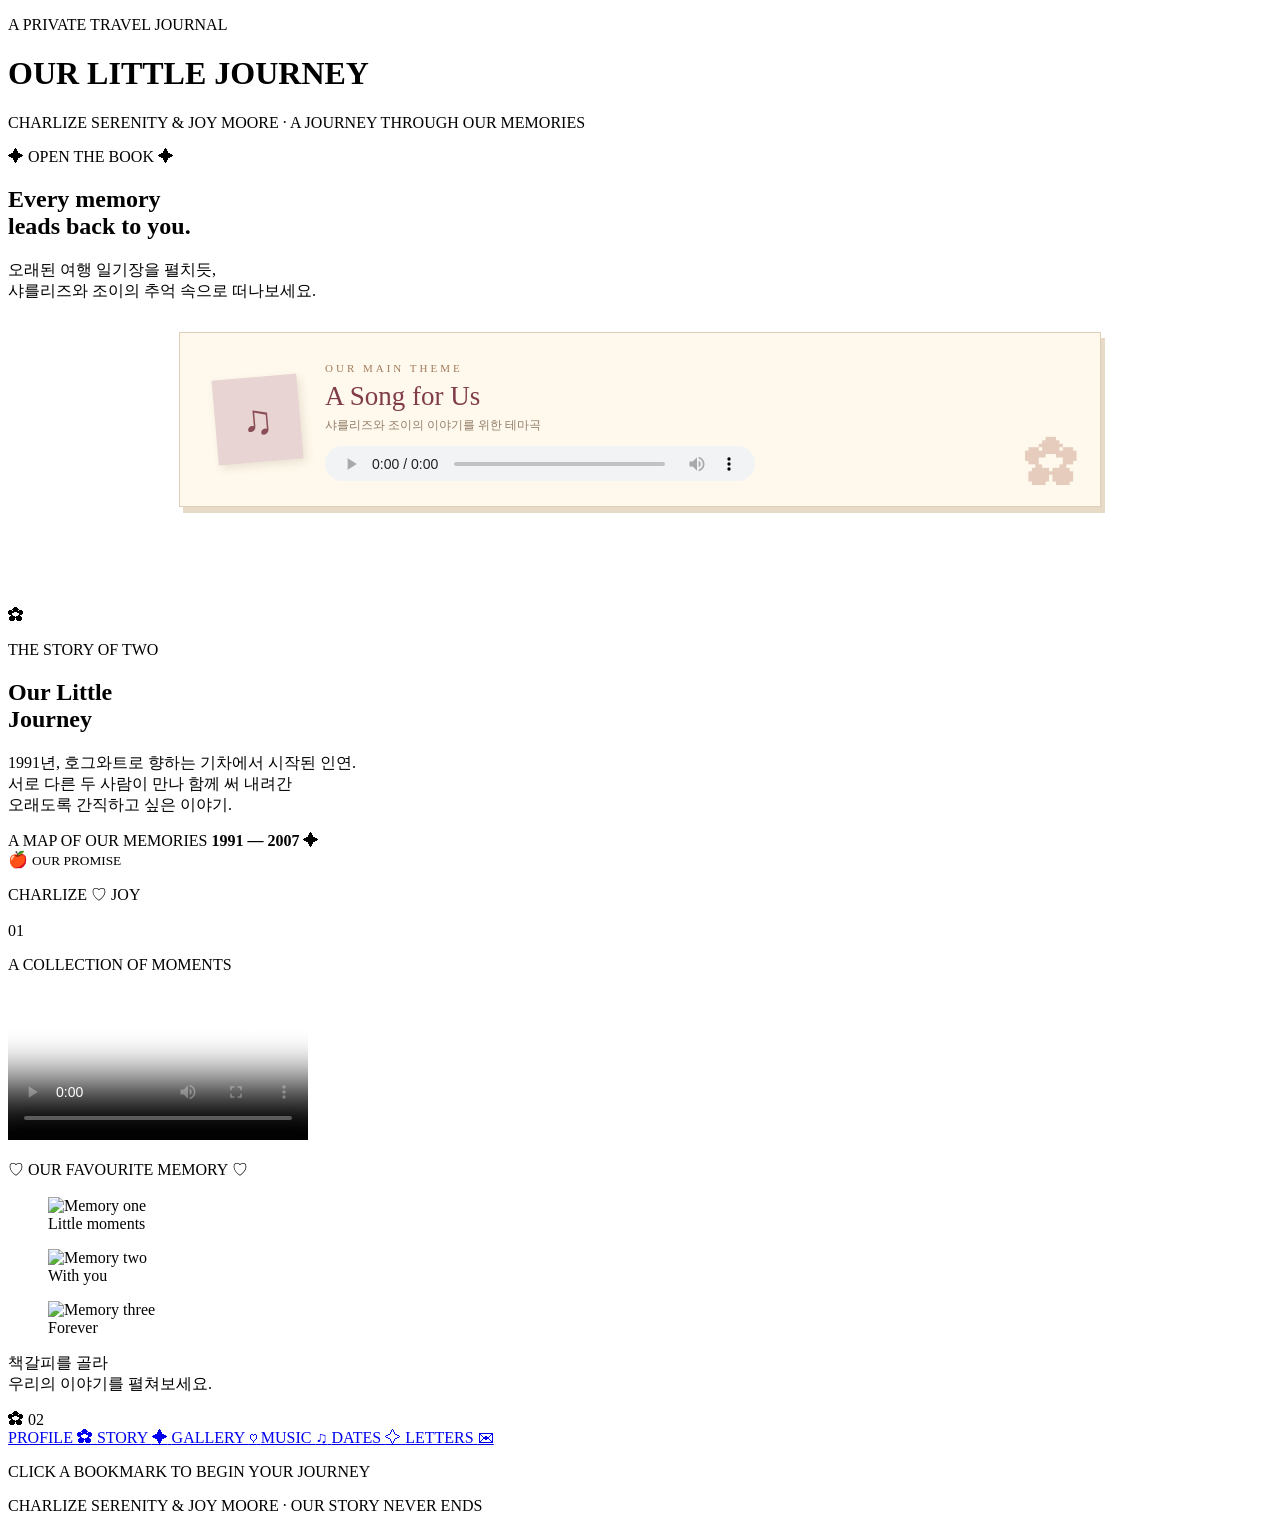
==== commit 9a72ed83: "Update index.html" ====
--- a/index.html
+++ b/index.html
@@ -21,30 +21,9 @@
   <section class="intro">
     <p class="small-title">✦ OPEN THE BOOK ✦</p>
     <h2>Every memory<br>leads back to you.</h2>
-    <p class="intro-description">
+    <p>
       오래된 여행 일기장을 펼치듯,<br>
       샤를리즈와 조이의 추억 속으로 떠나보세요.
-    </p>
-  </section>
-
-  <!-- MAIN VIDEO -->
-
-  <section class="main-media">
-    <div class="media-heading">
-      <span>✦ A LITTLE FILM ✦</span>
-      <h2>Memories in Motion</h2>
-      <p>우리의 이야기를 담은 작은 영상</p>
-    </div>
-
-    <div class="video-frame">
-      <video controls playsinline preload="metadata" poster="images/main-poster.jpg">
-        <source src="media/main-video.mp4" type="video/mp4">
-        브라우저가 영상 재생을 지원하지 않습니다.
-      </video>
-    </div>
-
-    <p class="media-caption">
-      A collection of moments, kept forever.
     </p>
   </section>
 
@@ -67,32 +46,23 @@
     <div class="music-flower">✿</div>
   </section>
 
-  <!-- BOOK -->
+  <!-- OPEN BOOK -->
 
   <section class="book">
 
-    <div class="paper-back paper-back-one"></div>
-    <div class="paper-back paper-back-two"></div>
-    <div class="paper-back paper-back-three"></div>
-
-    <div class="loose-paper loose-paper-left">
-      <span>OUR MEMORY</span>
-      <p>One little<br>apple, two<br>friends.</p>
-      <span class="note-flower">✿</span>
-    </div>
-
-    <div class="loose-paper loose-paper-right">
-      <span>FOREVER</span>
-      <p>Somewhere<br>quiet, with<br>you.</p>
-      <span class="note-heart">♡</span>
-    </div>
+    <div class="paper-layer layer-one"></div>
+    <div class="paper-layer layer-two"></div>
+    <div class="paper-layer layer-three"></div>
 
     <div class="book-page left-page">
+
       <span class="pressed-flower">✿</span>
 
       <p class="chapter">THE STORY OF TWO</p>
 
-      <h2 class="book-title">Our Little<br>Journey</h2>
+      <h2 class="book-title">
+        Our Little<br>Journey
+      </h2>
 
       <p class="description">
         1991년, 호그와트로 향하는 기차에서 시작된 인연.<br>
@@ -101,27 +71,58 @@
       </p>
 
       <div class="map">
-        A MAP OF OUR MEMORIES
-        <span>✦</span> 1991 — 2007
+        <span>A MAP OF OUR MEMORIES</span>
+        <strong>1991 — 2007</strong>
+        <span class="map-star">✦</span>
+      </div>
+
+      <div class="apple-seal">
+        <span>🍎</span>
+        <small>OUR PROMISE</small>
       </div>
 
       <p class="stamp">CHARLIZE ♡ JOY</p>
-      <span class="apple-decoration">🍎</span>
+
       <span class="page-number">01</span>
     </div>
 
     <div class="book-spine"></div>
 
     <div class="book-page right-page">
+
       <p class="chapter">A COLLECTION OF MOMENTS</p>
 
-      <div class="photo">
-        <div class="photo-inner">
-          OUR<br>
-          FAVOURITE<br>
-          MEMORY
-        </div>
-        <p>♡ A MOMENT TO REMEMBER ♡</p>
+      <!-- MAIN VIDEO -->
+
+      <div class="video-photo">
+        <video controls playsinline preload="metadata"
+          poster="images/main-poster.jpg">
+          <source src="media/main-video.mp4" type="video/mp4">
+          브라우저가 영상 재생을 지원하지 않습니다.
+        </video>
+
+        <p>♡ OUR FAVOURITE MEMORY ♡</p>
+      </div>
+
+      <!-- MEMORY PHOTOS -->
+
+      <div class="memory-photos">
+
+        <figure class="memory-photo photo-one">
+          <img src="images/memory1.jpg" alt="Memory one">
+          <figcaption>Little moments</figcaption>
+        </figure>
+
+        <figure class="memory-photo photo-two">
+          <img src="images/memory2.jpg" alt="Memory two">
+          <figcaption>With you</figcaption>
+        </figure>
+
+        <figure class="memory-photo photo-three">
+          <img src="images/memory3.jpg" alt="Memory three">
+          <figcaption>Forever</figcaption>
+        </figure>
+
       </div>
 
       <p class="right-text">
@@ -129,18 +130,40 @@
         우리의 이야기를 펼쳐보세요.
       </p>
 
-      <div class="bookmarks">
-        <a class="bookmark pink" href="profile.html">PROFILE <span>✿</span></a>
-        <a class="bookmark green" href="story.html">STORY <span>✦</span></a>
-        <a class="bookmark yellow" href="gallery.html">GALLERY <span>♡</span></a>
-        <a class="bookmark blue" href="music.html">MUSIC <span>♫</span></a>
-        <a class="bookmark red" href="calendar.html">DATES <span>✧</span></a>
-        <a class="bookmark purple" href="letter.html">LETTERS <span>✉</span></a>
-      </div>
-
       <span class="daisy-decoration">✿</span>
       <span class="page-number">02</span>
+
     </div>
+
+    <!-- BOOKMARKS -->
+
+    <nav class="side-bookmarks">
+
+      <a class="bookmark pink" href="profile.html">
+        PROFILE <span>✿</span>
+      </a>
+
+      <a class="bookmark green" href="story.html">
+        STORY <span>✦</span>
+      </a>
+
+      <a class="bookmark yellow" href="gallery.html">
+        GALLERY <span>♡</span>
+      </a>
+
+      <a class="bookmark blue" href="music.html">
+        MUSIC <span>♫</span>
+      </a>
+
+      <a class="bookmark red" href="calendar.html">
+        DATES <span>✧</span>
+      </a>
+
+      <a class="bookmark purple" href="letter.html">
+        LETTERS <span>✉</span>
+      </a>
+
+    </nav>
 
   </section>
 
--- a/style.css
+++ b/style.css
@@ -1,939 +1,191 @@
 
-@import url('https://fonts.googleapis.com/css2?family=Cormorant+Garamond:wght@400;500;600;700&family=Noto+Serif+KR:wght@400;500;600&display=swap');
+/* MAIN VIDEO AND THEME MUSIC */
 
-:root {
-  --paper: #fff9ed;
-  --background: #eee3d0;
-  --ink: #594333;
-  --wine: #803c49;
-  --brown: #98765b;
-  --line: #e5d7c2;
-}
-
-* {
-  box-sizing: border-box;
-}
-
-body {
-  margin: 0;
-  background: var(--background);
-  color: var(--ink);
-  font-family: 'Noto Serif KR', serif;
-  overflow-x: hidden;
-}
-
-a {
-  color: inherit;
-}
-
-.site-header {
-  text-align: center;
-  padding: 35px 15px 10px;
-}
-
-.top {
-  margin: 0 0 12px;
-  color: var(--brown);
-  font-family: 'Cormorant Garamond', serif;
-  font-size: 13px;
-  letter-spacing: 5px;
-}
-
-.site-header h1 {
-  margin: 0;
-  color: var(--wine);
-  font-family: 'Cormorant Garamond', serif;
-  font-size: clamp(32px, 5vw, 58px);
-  font-weight: 500;
-  letter-spacing: 5px;
-}
-
-.subtitle {
-  margin-top: 12px;
-  color: var(--brown);
-  font-family: 'Cormorant Garamond', serif;
-  font-size: 12px;
-  letter-spacing: 3px;
-}
-
-main {
-  width: 100%;
-  max-width: 1100px;
-  margin: 0 auto;
-  padding: 0 20px;
-}
-
-/* MAIN INTRO */
-
-.intro {
-  margin: 65px auto 48px;
+.main-media {
+  max-width: 850px;
+  margin: 80px auto 35px;
+  padding: 35px;
+  border: 1px solid #dfcfb8;
+  background: #f8efdf;
+  box-shadow: 5px 7px 0 #e7dac6, 9px 12px 22px #7c60451c;
   text-align: center;
 }
 
-.small-title {
-  color: #934e50;
-  font-size: 12px;
-  letter-spacing: 4px;
-}
-
-.intro h2 {
-  margin: 24px 0;
-  color: var(--wine);
-  font-family: 'Cormorant Garamond', serif;
-  font-size: clamp(38px, 5vw, 55px);
-  font-weight: 500;
-  line-height: 1.05;
-}
-
-.intro-description {
-  color: #8e7258;
-  font-size: 14px;
-  line-height: 2;
-}
-
-/* MAIN BOOK */
-
-.book {
-  position: relative;
-  isolation: isolate;
-  display: flex;
-  width: 100%;
-  max-width: 850px;
-  min-height: 480px;
-  margin: 0 auto 45px;
-  filter: drop-shadow(0 18px 15px #59452b35);
-}
-
-.paper-back {
-  position: absolute;
-  z-index: -1;
-  top: 0;
-  bottom: 0;
-  left: 8px;
-  right: 8px;
-  border: 1px solid #d7c4a7;
-  border-radius: 5px;
-  background: #e9dcc7;
-}
-
-.paper-back-one {
-  transform: translate(5px, 7px) rotate(.4deg);
-  background: #e6d6bd;
-}
-
-.paper-back-two {
-  transform: translate(10px, 13px) rotate(.8deg);
-  background: #f5e9d5;
-}
-
-.paper-back-three {
-  transform: translate(15px, 19px) rotate(1deg);
-  background: #d9c5a7;
-}
-
-.book-page {
-  position: relative;
-  width: 50%;
-  min-width: 0;
-  min-height: 480px;
-  padding: 40px 38px;
-  background-color: var(--paper);
-  background-image: radial-gradient(#d9c9ae .55px, transparent .55px);
-  background-size: 9px 9px;
-  border: 1px solid var(--line);
-}
-
-.left-page {
-  border-radius: 5px 0 0 5px;
-  box-shadow: inset -15px 0 22px #8c71501a;
-}
-
-.right-page {
-  border-radius: 0 5px 5px 0;
-  box-shadow: inset 15px 0 22px #8c71501a;
-}
-
-.book-spine {
-  position: absolute;
-  z-index: 5;
-  top: 0;
-  bottom: 0;
-  left: 50%;
-  width: 18px;
-  transform: translateX(-50%);
-  background: linear-gradient(90deg, #cbb394, #f5e6cd 30%, #c5a987 65%, #ead9bd);
-  box-shadow: 0 0 12px #60482c30;
-}
-
-.chapter {
-  margin: 0;
-  color: #a17b5b;
-  font-family: 'Cormorant Garamond', serif;
-  font-size: 12px;
-  letter-spacing: 2px;
-}
-
-.book-title {
-  margin: 38px 0 25px;
-  color: #754a45;
-  font-family: 'Cormorant Garamond', serif;
-  font-size: 48px;
-  font-weight: 500;
-  line-height: .95;
-}
-
-.description {
-  color: #8d7965;
-  font-size: 12px;
-  line-height: 2.2;
-}
-
-.map {
-  margin-top: 30px;
-  padding: 15px 5px;
-  border: 1px dashed #c9ae8c;
-  color: #9d8061;
-  text-align: center;
-  font-family: 'Cormorant Garamond', serif;
-  font-size: 12px;
-  letter-spacing: 1px;
-}
-
-.map span {
-  margin: 0 5px;
-  color: #b67d67;
-}
-
-.stamp {
-  display: inline-block;
-  margin-top: 25px;
-  padding: 7px 12px;
-  border: 1px solid #bd8c7a;
-  color: #a76c60;
-  font-family: 'Cormorant Garamond', serif;
-  font-size: 12px;
-  transform: rotate(-5deg);
-}
-
-.photo {
-  width: 84%;
-  margin: 25px auto 20px;
-  padding: 12px 12px 7px;
-  background: #e9ddca;
-  box-shadow: 3px 5px 10px #604c3020;
-  transform: rotate(2deg);
-}
-
-.photo-inner {
-  display: grid;
-  min-height: 145px;
-  place-content: center;
-  background: #d8c9b2;
-  color: #8c7157;
-  text-align: center;
-  font-family: 'Cormorant Garamond', serif;
-  font-size: 20px;
-  letter-spacing: 2px;
-  line-height: 1.5;
-}
-
-.photo > p {
-  margin: 8px 0 0;
-  color: #97765c;
-  text-align: center;
-  font-family: 'Cormorant Garamond', serif;
-  font-size: 10px;
-}
-
-.right-text {
-  margin: 27px 0 18px;
-  color: #8d7862;
-  text-align: center;
-  font-size: 12px;
-  line-height: 1.9;
-}
-
-.bookmarks {
-  display: grid;
-  grid-template-columns: repeat(2, minmax(0, 1fr));
-  gap: 9px;
-  padding: 0 7px;
-}
-
-.bookmark {
-  display: flex;
-  justify-content: space-between;
-  align-items: center;
-  min-width: 0;
-  padding: 10px 11px;
-  color: #66503c;
-  text-decoration: none;
-  font-family: 'Cormorant Garamond', serif;
-  font-size: 12px;
-  letter-spacing: 1px;
-  box-shadow: 2px 3px 4px #59452b20;
-  transition: .2s;
-}
-
-.bookmark:hover {
-  transform: translateY(-4px) rotate(-2deg);
-}
-
-.pink { background: #ead1cc; }
-.green { background: #d9dfc9; }
-.yellow { background: #eee0b9; }
-.blue { background: #d1dce0; }
-.red { background: #e8c7b8; }
-.purple { background: #ded3e2; }
-
-.pressed-flower {
-  position: absolute;
-  top: 17px;
-  right: 28px;
-  color: #b98a78;
-  font-size: 27px;
-}
-
-.apple-decoration {
-  position: absolute;
-  right: 30px;
-  bottom: 35px;
-  font-size: 25px;
-}
-
-.daisy-decoration {
-  position: absolute;
-  right: 15px;
-  bottom: 38px;
-  color: #c18a78;
-  font-size: 29px;
-}
-
-.page-number {
-  position: absolute;
-  right: 0;
-  bottom: 12px;
-  left: 0;
-  color: #b59b7c;
-  text-align: center;
-  font-family: 'Cormorant Garamond', serif;
-  font-size: 12px;
-}
-
-.loose-paper {
-  position: absolute;
-  z-index: -2;
-  width: 110px;
-  height: 125px;
-  padding: 12px;
-  background: #d8dfcf;
-  color: #71816b;
-  font-family: 'Cormorant Garamond', serif;
-  box-shadow: 2px 5px 8px #59452b20;
-}
-
-.loose-paper > span:first-child {
-  font-size: 9px;
-  letter-spacing: 2px;
-}
-
-.loose-paper p {
-  font-size: 16px;
-  line-height: 1.2;
-}
-
-.loose-paper-left {
-  top: -28px;
-  left: 24px;
-  transform: rotate(-8deg);
-}
-
-.loose-paper-right {
-  right: 25px;
-  bottom: -25px;
-  background: #e9d2c7;
-  color: #986e60;
-  transform: rotate(7deg);
-}
-
-.note-flower,
-.note-heart {
-  position: absolute;
-  right: 12px;
-  bottom: 8px;
-  font-size: 20px;
-}
-
-/* SUB PAGES */
-
-.subpage {
-  max-width: 1000px;
-  margin: 0 auto;
-  padding: 35px 20px 70px;
-}
-
-.back {
-  display: inline-block;
-  margin-bottom: 35px;
-  color: #98765b;
-  text-decoration: none;
-  font-family: 'Cormorant Garamond', serif;
-  font-size: 15px;
-}
-
-.back:hover {
-  color: var(--wine);
-}
-
-.page-heading {
-  margin: 0 auto 45px;
-  text-align: center;
-}
-
-.page-heading span {
+.media-heading span {
   color: #a17b5b;
   font-family: 'Cormorant Garamond', serif;
   font-size: 12px;
   letter-spacing: 3px;
 }
 
-.page-heading h1 {
-  margin: 12px 0;
-  color: var(--wine);
+.media-heading h2 {
+  margin: 10px 0;
+  color: #803c49;
   font-family: 'Cormorant Garamond', serif;
-  font-size: clamp(38px, 6vw, 54px);
+  font-size: 36px;
   font-weight: 500;
 }
 
-.page-heading p {
+.media-heading p {
   color: #927d68;
-  font-size: 13px;
-}
-
-.paper-card {
-  border: 1px solid var(--line);
-  background-color: var(--paper);
-  background-image: radial-gradient(#d9c9ae .5px, transparent .5px);
-  background-size: 9px 9px;
-  padding: 30px;
-  box-shadow: 5px 7px 0 #e7dac6, 9px 12px 22px #7c60451c;
-}
-
-/* PROFILE */
-
-.profile-grid {
-  display: grid;
-  grid-template-columns: repeat(2, minmax(0, 1fr));
-  gap: 25px;
-}
-
-.profile-card {
-  position: relative;
-  padding: 30px;
-  border: 1px solid var(--line);
-  background: var(--paper);
-  box-shadow: 4px 6px 0 #e7dac6;
-}
-
-.profile-image {
-  display: grid;
-  height: 170px;
-  margin-bottom: 22px;
-  place-items: center;
-  background: #eadbc8;
-  color: #8b624d;
-  font-family: 'Cormorant Garamond', serif;
-  font-size: 75px;
-}
-
-.profile-image.joy {
-  background: #dce1d3;
-  color: #66745b;
-}
-
-.profile-card > span {
-  color: #a17b5b;
-  font-size: 11px;
-  letter-spacing: 2px;
-}
-
-.profile-card h2 {
-  margin: 12px 0 3px;
-  font-size: 21px;
-}
-
-.english-name {
-  color: #a17b5b;
-  font-family: 'Cormorant Garamond', serif;
-  font-style: italic;
-}
-
-.profile-card p:not(.english-name) {
-  font-size: 13px;
-  line-height: 2;
-}
-
-.tags {
-  margin-top: 20px;
-  color: #9c8066;
-  font-size: 11px;
-}
-
-.little-note {
-  margin: 40px auto 0;
-  color: #a15d4e;
-  text-align: center;
-  font-family: 'Cormorant Garamond', serif;
-  font-size: 23px;
-}
-
-.little-note span {
-  display: block;
-  margin-top: 8px;
-  font-size: 13px;
-}
-
-/* STORY */
-
-.timeline {
-  max-width: 720px;
-  margin: auto;
-  padding-left: 35px;
-  border-left: 1px solid #c9ad8e;
-}
-
-.timeline article {
-  position: relative;
-  padding: 5px 0 35px;
-}
-
-.timeline article::before {
-  content: "✿";
-  position: absolute;
-  left: -47px;
-  color: #a76c58;
-  font-size: 18px;
-}
-
-.timeline article span {
-  color: #a17b5b;
-  font-family: 'Cormorant Garamond', serif;
-  font-size: 12px;
-  letter-spacing: 2px;
-}
-
-.timeline h2 {
-  margin: 9px 0;
-  color: #754a45;
-  font-family: 'Cormorant Garamond', serif;
-  font-size: 28px;
-  font-weight: 500;
-}
-
-.timeline article p {
-  color: #806d59;
-  font-size: 13px;
-  line-height: 2;
-}
-
-/* GALLERY */
-
-.gallery-grid {
-  display: grid;
-  grid-template-columns: repeat(2, minmax(0, 1fr));
-  gap: 25px;
-}
-
-.gallery-grid figure {
-  margin: 0;
-  padding: 12px;
-  background: var(--paper);
-  box-shadow: 3px 5px 12px #59452b20;
-  transform: rotate(-1deg);
-}
-
-.gallery-grid figure:nth-child(even) {
-  transform: rotate(1deg);
-}
-
-.gallery-grid img {
-  display: block;
-  width: 100%;
-  aspect-ratio: 4 / 3;
-  object-fit: cover;
-  background: #e7ddca;
-}
-
-.gallery-grid figcaption {
-  padding: 13px 5px 5px;
-  color: #765d49;
-  font-family: 'Cormorant Garamond', serif;
-  font-size: 15px;
-}
-
-.gallery-notice {
-  margin-top: 30px;
-  color: #a18c76;
-  text-align: center;
   font-size: 12px;
 }
 
-/* MUSIC */
-
-.music-paper {
-  max-width: 620px;
-  margin: auto;
-  text-align: center;
+.video-frame {
+  margin-top: 25px;
+  padding: 12px;
+  background: #e8dcc8;
+  box-shadow: 3px 5px 12px #59452b25;
+  transform: rotate(-.4deg);
 }
 
-.music-decoration {
-  color: #a36d60;
-  font-size: 48px;
+.video-frame video {
+  display: block;
+  width: 100%;
+  max-height: 480px;
+  aspect-ratio: 16 / 9;
+  object-fit: contain;
+  background: #332b2a;
 }
 
-.music-paper h2 {
-  color: #754a45;
-  font-family: 'Cormorant Garamond', serif;
-  font-size: 30px;
-  font-weight: 500;
-}
-
-.music-paper > p {
-  color: #927d68;
-  font-size: 13px;
-}
-
-.song {
-  display: flex;
-  align-items: center;
-  gap: 18px;
-  padding: 18px 5px;
-  border-bottom: 1px dashed #d6c4a9;
-  text-align: left;
-}
-
-.song > span {
-  color: #a17b5b;
-  font-family: 'Cormorant Garamond', serif;
-}
-
-.song div {
-  flex: 1;
-}
-
-.song strong {
-  font-weight: 500;
-}
-
-.song small {
-  display: block;
-  margin-top: 5px;
-  color: #a18c76;
-}
-
-.music-notice {
-  margin: 25px 0 12px;
-}
-
-audio {
-  width: 100%;
-  margin-top: 10px;
-}
-
-/* CALENDAR */
-
-.calendar-paper {
-  max-width: 680px;
-  margin: auto;
-  padding: 30px;
-  border: 1px solid var(--line);
-  background: var(--paper);
-  box-shadow: 5px 7px 0 #e7dac6, 9px 12px 22px #7c60451c;
-}
-
-.calendar-top {
-  display: flex;
-  align-items: center;
-  justify-content: space-between;
-  margin-bottom: 25px;
-}
-
-.calendar-top h2 {
-  margin: 0;
-  color: #754a45;
-  font-family: 'Cormorant Garamond', serif;
-  font-size: 30px;
-  font-weight: 500;
-}
-
-.calendar-top button {
-  width: 38px;
-  height: 38px;
-  border: 1px solid #d8c7ae;
-  background: #f1e6d5;
-  color: #765b43;
-  font-size: 18px;
-  cursor: pointer;
-}
-
-.calendar-grid {
-  display: grid;
-  grid-template-columns: repeat(7, minmax(0, 1fr));
-  gap: 5px;
-  text-align: center;
-}
-
-.calendar-weekday {
-  padding: 12px 0;
+.media-caption {
+  margin: 20px 0 0;
   color: #a17b5b;
   font-family: 'Cormorant Garamond', serif;
   font-size: 14px;
+  font-style: italic;
+  letter-spacing: 1px;
 }
 
-.calendar-day,
-.calendar-empty {
+.theme-music {
+  position: relative;
   display: flex;
-  min-height: 65px;
-  flex-direction: column;
   align-items: center;
-  justify-content: center;
-  gap: 4px;
-  border-radius: 4px;
+  gap: 25px;
+  max-width: 850px;
+  margin: 30px auto 100px;
+  padding: 25px 35px;
+  border: 1px solid #dfcfb8;
+  background: #fff9ed;
+  box-shadow: 4px 6px 0 #e7dac6;
+  overflow: hidden;
 }
 
-.calendar-day {
-  border: 1px solid transparent;
-  background: #fffaf1;
-  color: #65513e;
-  cursor: pointer;
+.music-cover {
+  display: grid;
+  flex-shrink: 0;
+  width: 85px;
+  height: 85px;
+  place-items: center;
+  background: #e8d4d2;
+  color: #8b4e56;
   font-family: 'Cormorant Garamond', serif;
-  font-size: 17px;
-  transition: .2s;
+  font-size: 42px;
+  box-shadow: 3px 4px 8px #59452b20;
+  transform: rotate(-5deg);
 }
 
-.calendar-day:hover {
-  border-color: #d9c4a8;
-  background: #f2e7d7;
+.theme-info {
+  z-index: 1;
+  flex: 1;
+  min-width: 0;
 }
 
-.calendar-day.today {
-  outline: 1px solid #b99b7b;
-}
-
-.calendar-day.anniversary {
-  background: #f0d5d1;
-  color: #914e50;
-}
-
-.calendar-day.charlize {
-  background: #e5d9ef;
-  color: #72518c;
-}
-
-.calendar-day.joy {
-  background: #f5e6b9;
-  color: #876b29;
-}
-
-.event-symbol {
-  font-family: 'Noto Serif KR', serif;
-  font-size: 10px;
-  line-height: 1;
-}
-
-.calendar-legend {
-  display: flex;
-  flex-wrap: wrap;
-  justify-content: center;
-  gap: 12px 20px;
-  margin: 25px 0 15px;
-  color: #806d59;
-  font-size: 12px;
-}
-
-.legend-item {
-  display: flex;
-  align-items: center;
-  gap: 6px;
-}
-
-.legend-dot {
-  width: 10px;
-  height: 10px;
-  border-radius: 50%;
-}
-
-.dot-anniversary { background: #c98480; }
-.dot-charlize { background: #a88bc4; }
-.dot-joy { background: #e1bd58; }
-
-.calendar-note {
-  margin-top: 25px;
-  padding: 20px;
-  border-top: 1px dashed #d6c4a9;
-  color: #806d59;
-  font-size: 13px;
-  line-height: 2;
-}
-
-.calendar-note strong {
-  color: #8b514b;
-}
-
-.event-detail {
-  min-height: 45px;
-  margin-top: 15px;
-  padding: 12px;
-  background: #f4ecdf;
-  color: #806d59;
-  text-align: center;
-  font-size: 12px;
-}
-
-/* LETTER */
-
-.letter-paper {
-  position: relative;
-  max-width: 620px;
-  margin: auto;
-  padding: 45px;
-  border: 1px solid var(--line);
-  background-color: #fffaf0;
-  background-image: repeating-linear-gradient(
-    transparent,
-    transparent 31px,
-    #e8ddcc 32px
-  );
-  box-shadow: 5px 7px 0 #e7dac6, 9px 12px 22px #7c60451c;
-  line-height: 2;
-}
-
-.letter-flower {
-  color: #a66e62;
-  text-align: right;
-  font-size: 32px;
-}
-
-.letter-date {
+.theme-info > span {
   color: #a17b5b;
-  font-family: 'Cormorant Garamond', serif;
-  font-size: 12px;
-  letter-spacing: 2px;
-}
-
-.letter-paper h2 {
-  margin: 15px 0 25px;
-  color: #754a45;
-  font-family: 'Cormorant Garamond', serif;
-  font-size: 29px;
-  font-weight: 500;
-}
-
-.letter-paper p:not(.letter-date):not(.letter-sign) {
-  color: #725e4a;
-  font-size: 13px;
-}
-
-.letter-sign {
-  margin-top: 30px;
-  color: #a15d4e;
-  text-align: right;
-  font-family: 'Cormorant Garamond', serif;
-  font-style: italic;
-}
-
-/* FOOTER */
-
-.bottom-text {
-  margin: 40px 0;
-  color: #a1886d;
-  text-align: center;
   font-family: 'Cormorant Garamond', serif;
   font-size: 11px;
   letter-spacing: 3px;
 }
 
-footer {
-  padding: 25px 10px;
-  color: #9b8064;
-  text-align: center;
+.theme-info h2 {
+  margin: 5px 0;
+  color: #803c49;
   font-family: 'Cormorant Garamond', serif;
-  font-size: 11px;
-  letter-spacing: 2px;
+  font-size: 27px;
+  font-weight: 500;
 }
 
-/* MOBILE */
+.theme-info p {
+  margin: 5px 0 12px;
+  color: #927d68;
+  font-size: 12px;
+}
+
+.theme-info audio {
+  display: block;
+  width: 100%;
+  max-width: 430px;
+  height: 35px;
+}
+
+.music-flower {
+  position: absolute;
+  right: 20px;
+  bottom: 8px;
+  color: #d8b5a4;
+  font-size: 55px;
+  opacity: .65;
+  pointer-events: none;
+}
+
+/* TIMELINE QUOTES */
+
+.timeline-quote {
+  margin-top: 18px;
+  padding: 14px 18px;
+  border-left: 3px solid #bd8c9b;
+  background: #f3e8e2;
+  color: #925b67;
+  font-size: 12px;
+  line-height: 2.1;
+}
+
+.timeline article.future {
+  padding: 25px;
+  border: 1px solid #d9c8ad;
+  background: #f7eddf;
+  box-shadow: 4px 6px 0 #e7dac6;
+}
+
+.timeline article.future::before {
+  content: "✿";
+  color: #a77c83;
+}
+
+/* MOBILE MEDIA */
 
 @media (max-width: 650px) {
-  .site-header {
-    padding-top: 25px;
+  .main-media {
+    margin-top: 55px;
+    padding: 18px;
   }
 
-  .site-header h1 {
-    font-size: 30px;
-    letter-spacing: 2px;
+  .media-heading h2 {
+    font-size: 29px;
   }
 
-  .subtitle {
-    font-size: 9px;
-    letter-spacing: 1px;
+  .theme-music {
+    gap: 15px;
+    margin-bottom: 70px;
+    padding: 18px;
   }
 
-  .intro {
-    margin: 45px auto 35px;
+  .music-cover {
+    width: 60px;
+    height: 60px;
+    font-size: 30px;
   }
 
-  .intro h2 {
-    font-size: 38px;
+  .theme-info h2 {
+    font-size: 22px;
   }
 
-  .book {
-    flex-direction: column;
-    max-width: 420px;
+  .music-flower {
+    font-size: 35px;
   }
 
-  .book-page {
-    width: 100%;
-    min-height: 440px;
-    border-radius: 4px;
-  }
-
-  .left-page {
-    border-radius: 5px 5px 0 0;
-  }
-
-  .right-page {
-    border-radius: 0 0 5px 5px;
-  }
-
-  .book-spine {
-    display: none;
-  }
-
-  .profile-grid,
-  .gallery-grid {
-    grid-template-columns: 1fr;
-  }
-
-  .page-heading h1 {
-    font-size: 38px;
-  }
-
-  .calendar-paper {
-    padding: 15px 10px;
-  }
-
-  .calendar-day,
-  .calendar-empty {
-    min-height: 49px;
-    font-size: 14px;
-  }
-
-  .event-symbol {
-    font-size: 9px;
-  }
-
-  .letter-paper {
-    padding: 25px;
+  .timeline article.future {
+    padding: 18px;
   }
 }
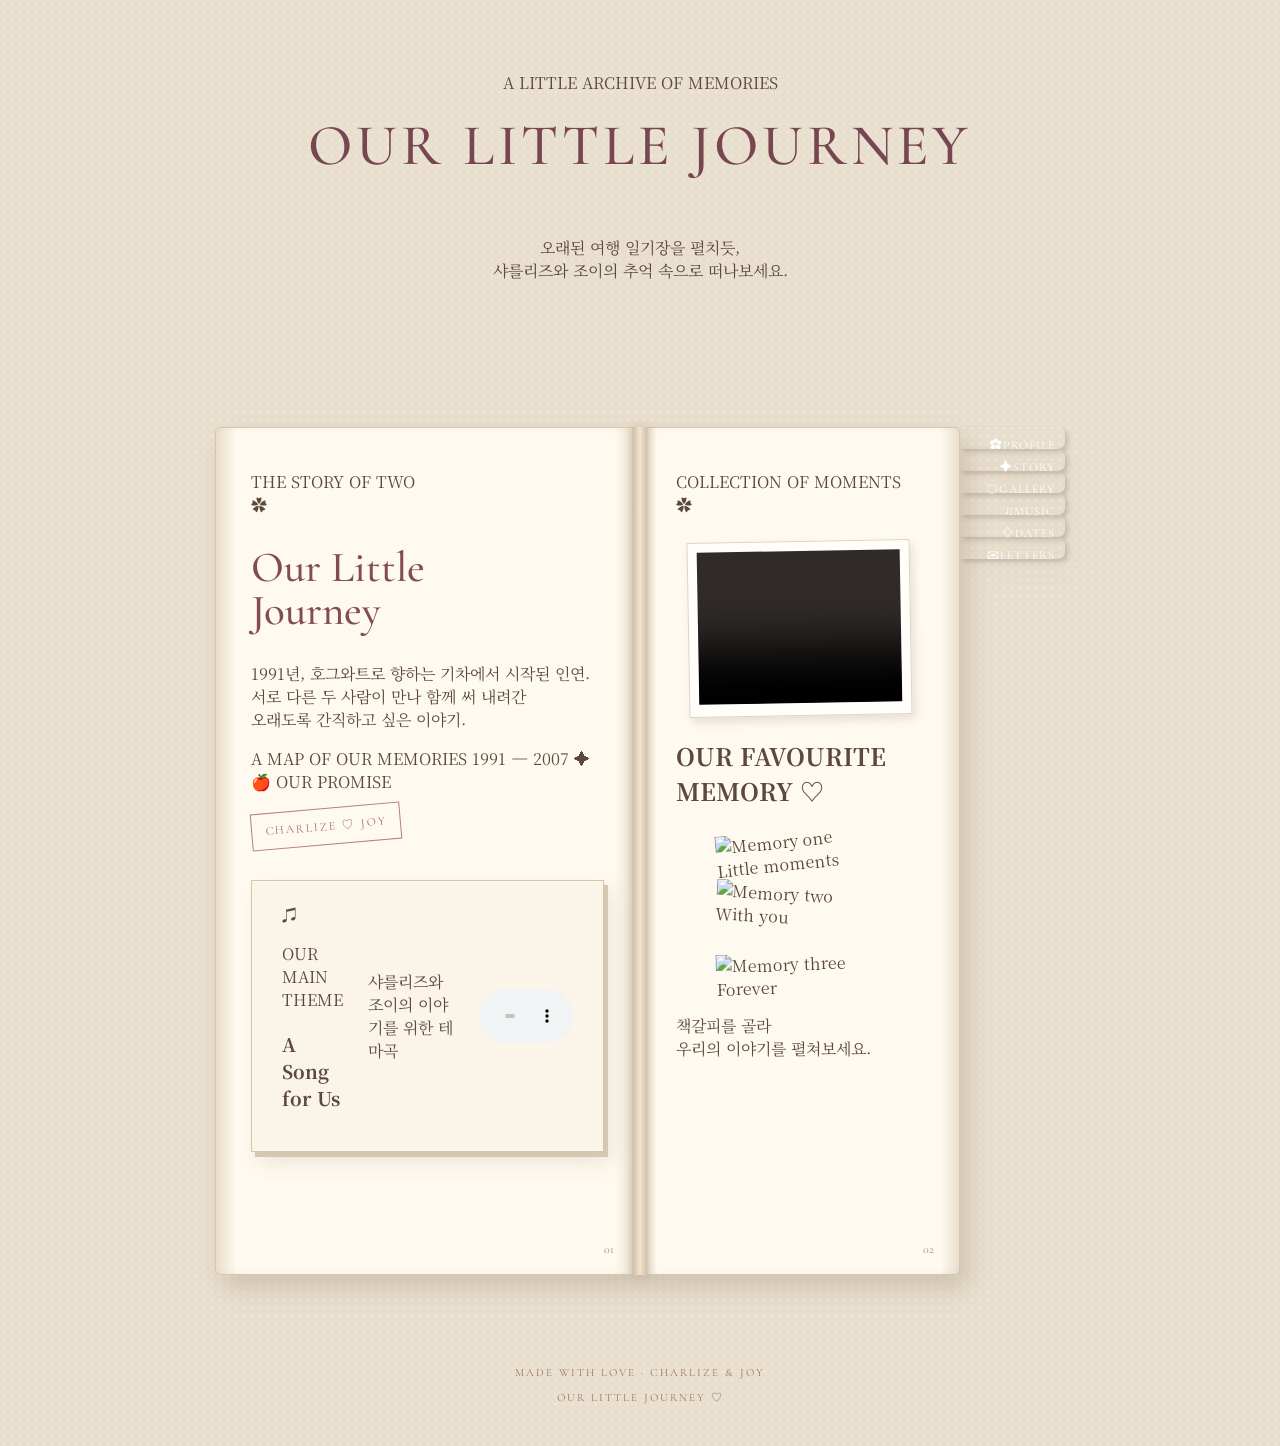
==== commit 208f82ac: "Update index.html" ====
--- a/index.html
+++ b/index.html
@@ -2,180 +2,164 @@
 <!DOCTYPE html>
 <html lang="ko">
 <head>
-<meta charset="UTF-8">
-<meta name="viewport" content="width=device-width, initial-scale=1.0">
-<title>Our Little Journey</title>
-<link rel="stylesheet" href="style.css">
+  <meta charset="UTF-8">
+  <meta name="viewport" content="width=device-width, initial-scale=1.0">
+  <title>Our Little Journey</title>
+  <link rel="stylesheet" href="style.css">
 </head>
 
 <body>
 
-<header class="site-header">
-  <p class="top">A PRIVATE TRAVEL JOURNAL</p>
-  <h1>OUR LITTLE JOURNEY</h1>
-  <p class="subtitle">CHARLIZE SERENITY & JOY MOORE · A JOURNEY THROUGH OUR MEMORIES</p>
-</header>
-
-<main>
-
-  <section class="intro">
-    <p class="small-title">✦ OPEN THE BOOK ✦</p>
-    <h2>Every memory<br>leads back to you.</h2>
-    <p>
+  <header class="site-header">
+    <p class="header-small">A LITTLE ARCHIVE OF MEMORIES</p>
+    <h1>OUR LITTLE JOURNEY</h1>
+    <p class="intro">
       오래된 여행 일기장을 펼치듯,<br>
       샤를리즈와 조이의 추억 속으로 떠나보세요.
     </p>
-  </section>
+  </header>
 
-  <!-- MAIN THEME MUSIC -->
+  <main class="book">
 
-  <section class="theme-music">
-    <div class="music-cover">♫</div>
+    <div class="paper-back"></div>
+    <div class="paper-back-two"></div>
+    <div class="book-spine"></div>
 
-    <div class="theme-info">
-      <span>OUR MAIN THEME</span>
-      <h2>A Song for Us</h2>
-      <p>샤를리즈와 조이의 이야기를 위한 테마곡</p>
+    <!-- 왼쪽 페이지 -->
+    <section class="book-page left-page">
 
-      <audio controls preload="metadata">
-        <source src="media/main-theme.mp3" type="audio/mpeg">
-        브라우저가 오디오 재생을 지원하지 않습니다.
-      </audio>
-    </div>
+      <div class="page-label">THE STORY OF TWO</div>
 
-    <div class="music-flower">✿</div>
-  </section>
+      <div class="flower flower-left">✿</div>
 
-  <!-- OPEN BOOK -->
+      <h2 class="book-title">Our Little<br>Journey</h2>
 
-  <section class="book">
-
-    <div class="paper-layer layer-one"></div>
-    <div class="paper-layer layer-two"></div>
-    <div class="paper-layer layer-three"></div>
-
-    <div class="book-page left-page">
-
-      <span class="pressed-flower">✿</span>
-
-      <p class="chapter">THE STORY OF TWO</p>
-
-      <h2 class="book-title">
-        Our Little<br>Journey
-      </h2>
-
-      <p class="description">
+      <p class="book-description">
         1991년, 호그와트로 향하는 기차에서 시작된 인연.<br>
         서로 다른 두 사람이 만나 함께 써 내려간<br>
         오래도록 간직하고 싶은 이야기.
       </p>
 
-      <div class="map">
+      <div class="memory-map">
         <span>A MAP OF OUR MEMORIES</span>
-        <strong>1991 — 2007</strong>
-        <span class="map-star">✦</span>
+        <span class="map-year">1991 — 2007 ✦</span>
       </div>
 
-      <div class="apple-seal">
-        <span>🍎</span>
-        <small>OUR PROMISE</small>
+      <div class="promise">
+        <span class="apple">🍎</span>
+        <span>OUR PROMISE</span>
       </div>
 
-      <p class="stamp">CHARLIZE ♡ JOY</p>
+      <div class="stamp">
+        CHARLIZE ♡ JOY
+      </div>
 
-      <span class="page-number">01</span>
-    </div>
+      <!-- 테마곡 -->
+      <div class="theme-music">
+        <div class="music-heading">
+          <span class="music-note">♫</span>
+          <div>
+            <p class="music-label">OUR MAIN THEME</p>
+            <h3>A Song for Us</h3>
+          </div>
+        </div>
 
-    <div class="book-spine"></div>
+        <p class="music-description">
+          샤를리즈와 조이의 이야기를 위한 테마곡
+        </p>
 
-    <div class="book-page right-page">
+        <audio controls>
+          <source src="media/main-theme.mp3" type="audio/mpeg">
+          브라우저에서 오디오를 재생할 수 없습니다.
+        </audio>
+      </div>
 
-      <p class="chapter">A COLLECTION OF MOMENTS</p>
+      <div class="page-number">01</div>
 
-      <!-- MAIN VIDEO -->
+    </section>
+
+
+    <!-- 오른쪽 페이지 -->
+    <section class="book-page right-page">
+
+      <div class="page-label">COLLECTION OF MOMENTS</div>
+
+      <div class="flower flower-right">✿</div>
 
       <div class="video-photo">
-        <video controls playsinline preload="metadata"
-          poster="images/main-poster.jpg">
+        <video controls poster="images/main-poster.jpg">
           <source src="media/main-video.mp4" type="video/mp4">
-          브라우저가 영상 재생을 지원하지 않습니다.
+          브라우저에서 영상을 재생할 수 없습니다.
         </video>
-
-        <p>♡ OUR FAVOURITE MEMORY ♡</p>
       </div>
 
-      <!-- MEMORY PHOTOS -->
+      <h2 class="memory-heading">OUR FAVOURITE MEMORY ♡</h2>
 
-      <div class="memory-photos">
+      <div class="photo-gallery">
 
-        <figure class="memory-photo photo-one">
+        <figure class="photo photo-one">
           <img src="images/memory1.jpg" alt="Memory one">
           <figcaption>Little moments</figcaption>
         </figure>
 
-        <figure class="memory-photo photo-two">
+        <figure class="photo photo-two">
           <img src="images/memory2.jpg" alt="Memory two">
           <figcaption>With you</figcaption>
         </figure>
 
-        <figure class="memory-photo photo-three">
+        <figure class="photo photo-three">
           <img src="images/memory3.jpg" alt="Memory three">
           <figcaption>Forever</figcaption>
         </figure>
 
       </div>
 
-      <p class="right-text">
+      <p class="bookmark-guide">
         책갈피를 골라<br>
         우리의 이야기를 펼쳐보세요.
       </p>
 
-      <span class="daisy-decoration">✿</span>
-      <span class="page-number">02</span>
+      <div class="page-number">02</div>
 
-    </div>
+    </section>
 
-    <!-- BOOKMARKS -->
 
-    <nav class="side-bookmarks">
+    <!-- 책 바깥쪽 책갈피 -->
+    <nav class="bookmarks">
 
-      <a class="bookmark pink" href="profile.html">
-        PROFILE <span>✿</span>
+      <a href="profile.html" class="bookmark profile">
+        <span>PROFILE</span><span>✿</span>
       </a>
 
-      <a class="bookmark green" href="story.html">
-        STORY <span>✦</span>
+      <a href="story.html" class="bookmark story">
+        <span>STORY</span><span>✦</span>
       </a>
 
-      <a class="bookmark yellow" href="gallery.html">
-        GALLERY <span>♡</span>
+      <a href="gallery.html" class="bookmark gallery">
+        <span>GALLERY</span><span>♡</span>
       </a>
 
-      <a class="bookmark blue" href="music.html">
-        MUSIC <span>♫</span>
+      <a href="music.html" class="bookmark music">
+        <span>MUSIC</span><span>♫</span>
       </a>
 
-      <a class="bookmark red" href="calendar.html">
-        DATES <span>✧</span>
+      <a href="calendar.html" class="bookmark dates">
+        <span>DATES</span><span>✧</span>
       </a>
 
-      <a class="bookmark purple" href="letter.html">
-        LETTERS <span>✉</span>
+      <a href="letter.html" class="bookmark letters">
+        <span>LETTERS</span><span>✉</span>
       </a>
 
     </nav>
 
-  </section>
+  </main>
 
-  <p class="bottom-text">
-    CLICK A BOOKMARK TO BEGIN YOUR JOURNEY
-  </p>
 
-</main>
-
-<footer>
-  CHARLIZE SERENITY & JOY MOORE · OUR STORY NEVER ENDS
-</footer>
+  <footer>
+    <p>MADE WITH LOVE · CHARLIZE & JOY</p>
+    <p>OUR LITTLE JOURNEY ♡</p>
+  </footer>
 
 </body>
 </html>
--- a/style.css
+++ b/style.css
@@ -1,91 +1,111 @@
 
-/* MAIN VIDEO AND THEME MUSIC */
-
-.main-media {
-  max-width: 850px;
-  margin: 80px auto 35px;
-  padding: 35px;
-  border: 1px solid #dfcfb8;
-  background: #f8efdf;
-  box-shadow: 5px 7px 0 #e7dac6, 9px 12px 22px #7c60451c;
-  text-align: center;
-}
-
-.media-heading span {
+@import url('https://fonts.googleapis.com/css2?family=Cormorant+Garamond:wght@400;500;600;700&family=Noto+Serif+KR:wght@400;500;600&display=swap');
+
+* {
+  box-sizing: border-box;
+}
+
+body {
+  margin: 0;
+  padding: 0;
+  background: #e9dfce;
+  color: #5d493c;
+  font-family: 'Noto Serif KR', serif;
+  background-image:
+    radial-gradient(#ffffff45 1px, transparent 1px);
+  background-size: 8px 8px;
+}
+
+.site-header {
+  text-align: center;
+  padding: 55px 20px 20px;
+}
+
+.site-header .top {
+  font-family: 'Cormorant Garamond', serif;
+  font-size: 12px;
+  letter-spacing: 4px;
+  color: #96765f;
+}
+
+.site-header h1 {
+  margin: 10px 0;
+  font-family: 'Cormorant Garamond', serif;
+  font-size: clamp(35px, 6vw, 58px);
+  font-weight: 500;
+  letter-spacing: 4px;
+  color: #784650;
+}
+
+.subtitle {
+  font-family: 'Cormorant Garamond', serif;
+  font-size: 11px;
+  letter-spacing: 2px;
+  color: #96765f;
+}
+
+/* INTRO */
+
+.intro {
+  text-align: center;
+  margin: 45px auto 35px;
+  padding: 10px 20px;
+}
+
+.small-title {
+  font-family: 'Cormorant Garamond', serif;
+  font-size: 13px;
+  letter-spacing: 3px;
   color: #a17b5b;
-  font-family: 'Cormorant Garamond', serif;
-  font-size: 12px;
-  letter-spacing: 3px;
-}
-
-.media-heading h2 {
-  margin: 10px 0;
-  color: #803c49;
-  font-family: 'Cormorant Garamond', serif;
-  font-size: 36px;
+}
+
+.intro h2 {
+  margin: 15px 0;
+  font-family: 'Cormorant Garamond', serif;
+  font-size: clamp(32px, 5vw, 48px);
   font-weight: 500;
-}
-
-.media-heading p {
-  color: #927d68;
-  font-size: 12px;
-}
-
-.video-frame {
-  margin-top: 25px;
-  padding: 12px;
-  background: #e8dcc8;
-  box-shadow: 3px 5px 12px #59452b25;
-  transform: rotate(-.4deg);
-}
-
-.video-frame video {
-  display: block;
-  width: 100%;
-  max-height: 480px;
-  aspect-ratio: 16 / 9;
-  object-fit: contain;
-  background: #332b2a;
-}
-
-.media-caption {
-  margin: 20px 0 0;
-  color: #a17b5b;
-  font-family: 'Cormorant Garamond', serif;
-  font-size: 14px;
-  font-style: italic;
-  letter-spacing: 1px;
-}
+  line-height: 1.1;
+  color: #814b53;
+}
+
+.intro p:last-child {
+  font-size: 13px;
+  line-height: 2;
+  color: #927b69;
+}
+
+/* THEME MUSIC */
 
 .theme-music {
   position: relative;
   display: flex;
   align-items: center;
   gap: 25px;
-  max-width: 850px;
-  margin: 30px auto 100px;
-  padding: 25px 35px;
-  border: 1px solid #dfcfb8;
-  background: #fff9ed;
-  box-shadow: 4px 6px 0 #e7dac6;
+  max-width: 680px;
+  margin: 35px auto 80px;
+  padding: 22px 30px;
+  background: #faf4e9;
+  border: 1px solid #d7c5a9;
+  box-shadow: 4px 5px 0 #d7c7b1, 7px 10px 20px #60452b20;
   overflow: hidden;
 }
 
 .music-cover {
   display: grid;
   flex-shrink: 0;
-  width: 85px;
-  height: 85px;
+  width: 75px;
+  height: 75px;
   place-items: center;
-  background: #e8d4d2;
-  color: #8b4e56;
-  font-family: 'Cormorant Garamond', serif;
-  font-size: 42px;
-  box-shadow: 3px 4px 8px #59452b20;
-  transform: rotate(-5deg);
+  background: #ead7d4;
+  color: #925b67;
+  font-family: 'Cormorant Garamond', serif;
+  font-size: 40px;
+  transform: rotate(-4deg);
+  box-shadow: 3px 4px 8px #60452b25;
 }
 
 .theme-info {
+  position: relative;
   z-index: 1;
   flex: 1;
   min-width: 0;
@@ -100,92 +120,683 @@
 
 .theme-info h2 {
   margin: 5px 0;
-  color: #803c49;
-  font-family: 'Cormorant Garamond', serif;
-  font-size: 27px;
+  color: #814b53;
+  font-family: 'Cormorant Garamond', serif;
+  font-size: 26px;
   font-weight: 500;
 }
 
 .theme-info p {
   margin: 5px 0 12px;
-  color: #927d68;
-  font-size: 12px;
+  color: #927b69;
+  font-size: 11px;
 }
 
 .theme-info audio {
   display: block;
   width: 100%;
-  max-width: 430px;
+  max-width: 400px;
   height: 35px;
 }
 
 .music-flower {
   position: absolute;
+  right: 15px;
+  bottom: 0;
+  color: #d5b3a4;
+  font-size: 60px;
+  opacity: .6;
+}
+
+/* BOOK */
+
+.book {
+  position: relative;
+  display: flex;
+  width: min(850px, 88%);
+  min-height: 560px;
+  margin: 80px auto 50px;
+  perspective: 1500px;
+  overflow: visible;
+  filter: drop-shadow(8px 13px 12px #59432c30);
+}
+
+/* PAPER LAYERS */
+
+.paper-layer {
+  position: absolute;
+  inset: 0;
+  background: #e6d7bd;
+  border: 1px solid #cdbb9e;
+  border-radius: 4px 10px 10px 4px;
+}
+
+.layer-one {
+  transform: translate(8px, 8px);
+}
+
+.layer-two {
+  transform: translate(14px, 14px);
+  background: #e0cfb5;
+}
+
+.layer-three {
+  transform: translate(20px, 20px);
+  background: #d9c6a9;
+}
+
+/* BOOK PAGES */
+
+.book-page {
+  position: relative;
+  z-index: 2;
+  width: 50%;
+  min-height: 560px;
+  padding: 42px 35px;
+  background:
+    linear-gradient(90deg, #e8ddc9 0%, #fffaf0 5%, #fffaf0 94%, #e9dfce 100%);
+  border: 1px solid #d7c6aa;
+}
+
+.left-page {
+  border-radius: 5px 0 0 5px;
+  box-shadow: inset -12px 0 20px -18px #725b43;
+}
+
+.right-page {
+  border-radius: 0 5px 5px 0;
+  box-shadow: inset 12px 0 20px -18px #725b43;
+}
+
+.book-spine {
+  position: absolute;
+  z-index: 4;
+  top: 0;
+  bottom: 0;
+  left: 50%;
+  width: 15px;
+  transform: translateX(-50%);
+  background: linear-gradient(
+    90deg,
+    #d0bda0,
+    #f0e5d1,
+    #d0bda0
+  );
+  box-shadow: 0 0 8px #715b4230;
+}
+
+.chapter {
+  margin: 5px 0 25px;
+  font-family: 'Cormorant Garamond', serif;
+  font-size: 11px;
+  letter-spacing: 2px;
+  color: #a17b5b;
+}
+
+.book-title {
+  margin: 30px 0;
+  font-family: 'Cormorant Garamond', serif;
+  font-size: 43px;
+  font-weight: 500;
+  line-height: 1;
+  color: #824c55;
+}
+
+.description {
+  font-size: 12px;
+  line-height: 2.3;
+  color: #806d5c;
+}
+
+.map {
+  position: relative;
+  display: flex;
+  flex-direction: column;
+  gap: 9px;
+  margin: 45px 0 20px;
+  padding: 25px 15px;
+  border: 1px dashed #bca78a;
+  background:
+    repeating-linear-gradient(
+      45deg,
+      #f5eddf,
+      #f5eddf 5px,
+      #f1e7d6 5px,
+      #f1e7d6 10px
+    );
+  color: #9b8167;
+  font-family: 'Cormorant Garamond', serif;
+  font-size: 11px;
+  letter-spacing: 1px;
+}
+
+.map strong {
+  font-size: 20px;
+  font-weight: 500;
+  color: #8b6260;
+}
+
+.map-star {
+  position: absolute;
+  right: 15px;
+  bottom: 15px;
+  font-size: 25px;
+}
+
+.apple-seal {
+  position: absolute;
+  right: 35px;
+  bottom: 95px;
+  display: flex;
+  flex-direction: column;
+  align-items: center;
+  color: #986d54;
+  transform: rotate(9deg);
+}
+
+.apple-seal span {
+  font-size: 34px;
+}
+
+.apple-seal small {
+  font-family: 'Cormorant Garamond', serif;
+  font-size: 9px;
+  letter-spacing: 1px;
+}
+
+.stamp {
+  display: inline-block;
+  margin-top: 15px;
+  padding: 9px 13px;
+  border: 1px solid #b77e7e;
+  color: #a86d72;
+  font-family: 'Cormorant Garamond', serif;
+  font-size: 12px;
+  letter-spacing: 2px;
+  transform: rotate(-5deg);
+}
+
+.pressed-flower {
+  position: absolute;
+  top: 15px;
+  right: 30px;
+  color: #bd8c91;
+  font-size: 30px;
+}
+
+.page-number {
+  position: absolute;
+  right: 25px;
+  bottom: 18px;
+  font-family: 'Cormorant Garamond', serif;
+  color: #a28b73;
+  font-size: 12px;
+}
+
+/* VIDEO */
+
+.video-photo {
+  width: 90%;
+  margin: 25px auto 22px;
+  padding: 9px 9px 12px;
+  background: #fffefa;
+  border: 1px solid #e0d4c1;
+  box-shadow: 3px 5px 10px #60452b25;
+  transform: rotate(-1deg);
+}
+
+.video-photo video {
+  display: block;
+  width: 100%;
+  aspect-ratio: 4 / 3;
+  object-fit: contain;
+  background: #302b29;
+}
+
+.video-photo p {
+  margin: 10px 0 0;
+  text-align: center;
+  color: #925b67;
+  font-family: 'Cormorant Garamond', serif;
+  font-size: 10px;
+  letter-spacing: 2px;
+}
+
+/* MEMORY PHOTOS */
+
+.memory-photos {
+  display: flex;
+  justify-content: center;
+  align-items: center;
+  gap: 10px;
+  width: 100%;
+  margin: 25px auto;
+}
+
+.memory-photo {
+  width: 30%;
+  margin: 0;
+  padding: 6px 6px 10px;
+  background: #fffefa;
+  box-shadow: 2px 4px 8px #60452b30;
+}
+
+.memory-photo img {
+  display: block;
+  width: 100%;
+  aspect-ratio: 1 / 1;
+  object-fit: cover;
+}
+
+.memory-photo figcaption {
+  padding-top: 7px;
+  color: #98765b;
+  font-family: 'Cormorant Garamond', serif;
+  font-size: 10px;
+  text-align: center;
+}
+
+.photo-one {
+  transform: rotate(-6deg);
+}
+
+.photo-two {
+  transform: translateY(-7px) rotate(3deg);
+}
+
+.photo-three {
+  transform: rotate(-2deg);
+}
+
+.right-text {
+  margin-top: 22px;
+  color: #927b69;
+  font-size: 11px;
+  line-height: 2;
+  text-align: center;
+}
+
+.daisy-decoration {
+  position: absolute;
   right: 20px;
-  bottom: 8px;
-  color: #d8b5a4;
-  font-size: 55px;
-  opacity: .65;
-  pointer-events: none;
-}
-
-/* TIMELINE QUOTES */
+  bottom: 35px;
+  color: #bd8e8d;
+  font-size: 30px;
+}
+
+/* SIDE BOOKMARKS */
+
+.side-bookmarks {
+  position: absolute;
+  z-index: 10;
+  top: 65px;
+  right: -48px;
+  display: flex;
+  flex-direction: column;
+  align-items: flex-start;
+  gap: 9px;
+}
+
+.bookmark {
+  display: block;
+  width: 105px;
+  padding: 11px 10px 11px 17px;
+  border-radius: 0 7px 7px 0;
+  color: white;
+  text-decoration: none;
+  font-family: 'Cormorant Garamond', serif;
+  font-size: 12px;
+  letter-spacing: 1px;
+  box-shadow: 3px 3px 5px #47372a35;
+  transition: .2s ease;
+}
+
+.bookmark span {
+  float: right;
+}
+
+.bookmark:hover {
+  width: 120px;
+  transform: translateX(5px);
+}
+
+.bookmark.pink {
+  background: #c77e9c;
+}
+
+.bookmark.green {
+  background: #789b83;
+}
+
+.bookmark.yellow {
+  background: #d5a84e;
+}
+
+.bookmark.blue {
+  background: #7e9eaa;
+}
+
+.bookmark.red {
+  background: #b96d69;
+}
+
+.bookmark.purple {
+  background: #9879b5;
+}
+
+/* FOOTER */
+
+.bottom-text {
+  margin: 55px 15px;
+  text-align: center;
+  font-family: 'Cormorant Garamond', serif;
+  font-size: 12px;
+  letter-spacing: 3px;
+  color: #98765b;
+}
+
+footer {
+  padding: 30px 15px;
+  text-align: center;
+  font-family: 'Cormorant Garamond', serif;
+  font-size: 11px;
+  letter-spacing: 2px;
+  color: #98765b;
+}
+
+/* OTHER PAGES */
+
+.subpage {
+  width: min(850px, 90%);
+  min-height: 80vh;
+  margin: 50px auto;
+  padding: 35px;
+  background: #fffaf0;
+  border: 1px solid #d7c6aa;
+  box-shadow: 5px 8px 18px #60452b20;
+}
+
+.back {
+  color: #946d61;
+  text-decoration: none;
+  font-family: 'Cormorant Garamond', serif;
+  font-size: 13px;
+}
+
+.page-heading {
+  margin: 45px 0;
+  text-align: center;
+}
+
+.page-heading span {
+  color: #a17b5b;
+  font-family: 'Cormorant Garamond', serif;
+  font-size: 12px;
+  letter-spacing: 3px;
+}
+
+.page-heading h1 {
+  margin: 12px 0;
+  color: #814b53;
+  font-family: 'Cormorant Garamond', serif;
+  font-size: 42px;
+  font-weight: 500;
+}
+
+.page-heading p {
+  color: #927b69;
+  font-size: 12px;
+}
+
+.paper-card,
+.letter-paper,
+.calendar-paper {
+  margin: 25px auto;
+  padding: 30px;
+  background: #f8f0e3;
+  border: 1px solid #dfcfb8;
+  box-shadow: 3px 5px 10px #60452b15;
+}
+
+.timeline {
+  max-width: 700px;
+  margin: auto;
+}
+
+.timeline article {
+  position: relative;
+  margin: 35px 0;
+  padding: 10px 20px 25px 30px;
+  border-left: 2px solid #c9a8a0;
+}
+
+.timeline article > span {
+  color: #a17b5b;
+  font-family: 'Cormorant Garamond', serif;
+  font-size: 12px;
+  letter-spacing: 2px;
+}
+
+.timeline article h2 {
+  color: #814b53;
+  font-family: 'Cormorant Garamond', serif;
+  font-size: 27px;
+  font-weight: 500;
+}
+
+.timeline article p {
+  color: #806d5c;
+  font-size: 13px;
+  line-height: 2;
+}
 
 .timeline-quote {
-  margin-top: 18px;
-  padding: 14px 18px;
+  padding: 15px;
+  background: #f3e8e2;
   border-left: 3px solid #bd8c9b;
-  background: #f3e8e2;
   color: #925b67;
   font-size: 12px;
-  line-height: 2.1;
+  line-height: 2;
 }
 
 .timeline article.future {
   padding: 25px;
+  background: #f7eddf;
   border: 1px solid #d9c8ad;
-  background: #f7eddf;
-  box-shadow: 4px 6px 0 #e7dac6;
-}
-
-.timeline article.future::before {
-  content: "✿";
-  color: #a77c83;
-}
-
-/* MOBILE MEDIA */
-
-@media (max-width: 650px) {
-  .main-media {
-    margin-top: 55px;
+}
+
+.little-note {
+  margin: 50px auto;
+  text-align: center;
+  color: #814b53;
+  font-family: 'Cormorant Garamond', serif;
+  font-size: 20px;
+}
+
+.little-note span {
+  display: block;
+  margin-top: 10px;
+  font-size: 14px;
+}
+
+/* GALLERY PAGE */
+
+.gallery-grid {
+  display: grid;
+  grid-template-columns: repeat(2, 1fr);
+  gap: 25px;
+}
+
+.gallery-grid figure {
+  margin: 0;
+  padding: 10px 10px 15px;
+  background: white;
+  box-shadow: 3px 5px 10px #60452b20;
+}
+
+.gallery-grid img {
+  width: 100%;
+  aspect-ratio: 4 / 3;
+  object-fit: cover;
+}
+
+.gallery-grid figcaption {
+  padding-top: 10px;
+  text-align: center;
+  color: #98765b;
+  font-family: 'Cormorant Garamond', serif;
+}
+
+/* CALENDAR PAGE */
+
+.calendar-top {
+  display: flex;
+  align-items: center;
+  justify-content: space-between;
+  margin-bottom: 20px;
+}
+
+.calendar-top button {
+  border: 1px solid #d7c6aa;
+  background: #fffaf0;
+  color: #814b53;
+  padding: 8px 14px;
+  cursor: pointer;
+}
+
+.calendar-grid {
+  display: grid;
+  grid-template-columns: repeat(7, 1fr);
+  gap: 5px;
+}
+
+.calendar-weekday,
+.calendar-day,
+.calendar-empty {
+  min-height: 48px;
+  display: flex;
+  align-items: center;
+  justify-content: center;
+}
+
+.calendar-weekday {
+  color: #98765b;
+  font-family: 'Cormorant Garamond', serif;
+}
+
+.calendar-day {
+  flex-direction: column;
+  gap: 3px;
+  border: 1px solid #e5d9c8;
+  background: #fffaf0;
+  color: #695545;
+  cursor: pointer;
+}
+
+.calendar-day.anniversary {
+  background: #f0dede;
+}
+
+.calendar-day.charlize {
+  background: #e8d9f3;
+}
+
+.calendar-day.joy {
+  background: #f6e8b9;
+}
+
+.event-detail,
+.calendar-note {
+  margin-top: 20px;
+  padding: 15px;
+  background: #f2e8d9;
+  color: #806d5c;
+  font-size: 12px;
+  line-height: 2;
+}
+
+/* MOBILE */
+
+@media (max-width: 700px) {
+
+  .site-header {
+    padding-top: 35px;
+  }
+
+  .book {
+    width: 90%;
+    margin: 50px auto;
+    flex-direction: column;
+  }
+
+  .book-page {
+    width: 100%;
+    min-height: auto;
+    padding: 30px 25px;
+  }
+
+  .left-page {
+    border-radius: 5px 5px 0 0;
+    min-height: 450px;
+  }
+
+  .right-page {
+    border-radius: 0 0 5px 5px;
+    min-height: 490px;
+  }
+
+  .book-spine {
+    display: none;
+  }
+
+  .side-bookmarks {
+    position: static;
+    flex-direction: row;
+    flex-wrap: wrap;
+    justify-content: center;
+    margin: 25px auto;
+  }
+
+  .bookmark {
+    width: auto;
+    border-radius: 5px;
+    padding: 10px 13px;
+  }
+
+  .bookmark:hover {
+    width: auto;
+    transform: translateY(-3px);
+  }
+
+  .theme-music {
+    width: 90%;
     padding: 18px;
-  }
-
-  .media-heading h2 {
-    font-size: 29px;
-  }
-
-  .theme-music {
     gap: 15px;
-    margin-bottom: 70px;
-    padding: 18px;
   }
 
   .music-cover {
-    width: 60px;
-    height: 60px;
+    width: 58px;
+    height: 58px;
     font-size: 30px;
   }
 
   .theme-info h2 {
-    font-size: 22px;
+    font-size: 21px;
   }
 
   .music-flower {
     font-size: 35px;
   }
 
-  .timeline article.future {
-    padding: 18px;
-  }
-}
+  .gallery-grid {
+    grid-template-columns: 1fr;
+  }
+
+  .subpage {
+    padding: 22px;
+  }
+
+  .page-heading h1 {
+    font-size: 34px;
+  }
+}
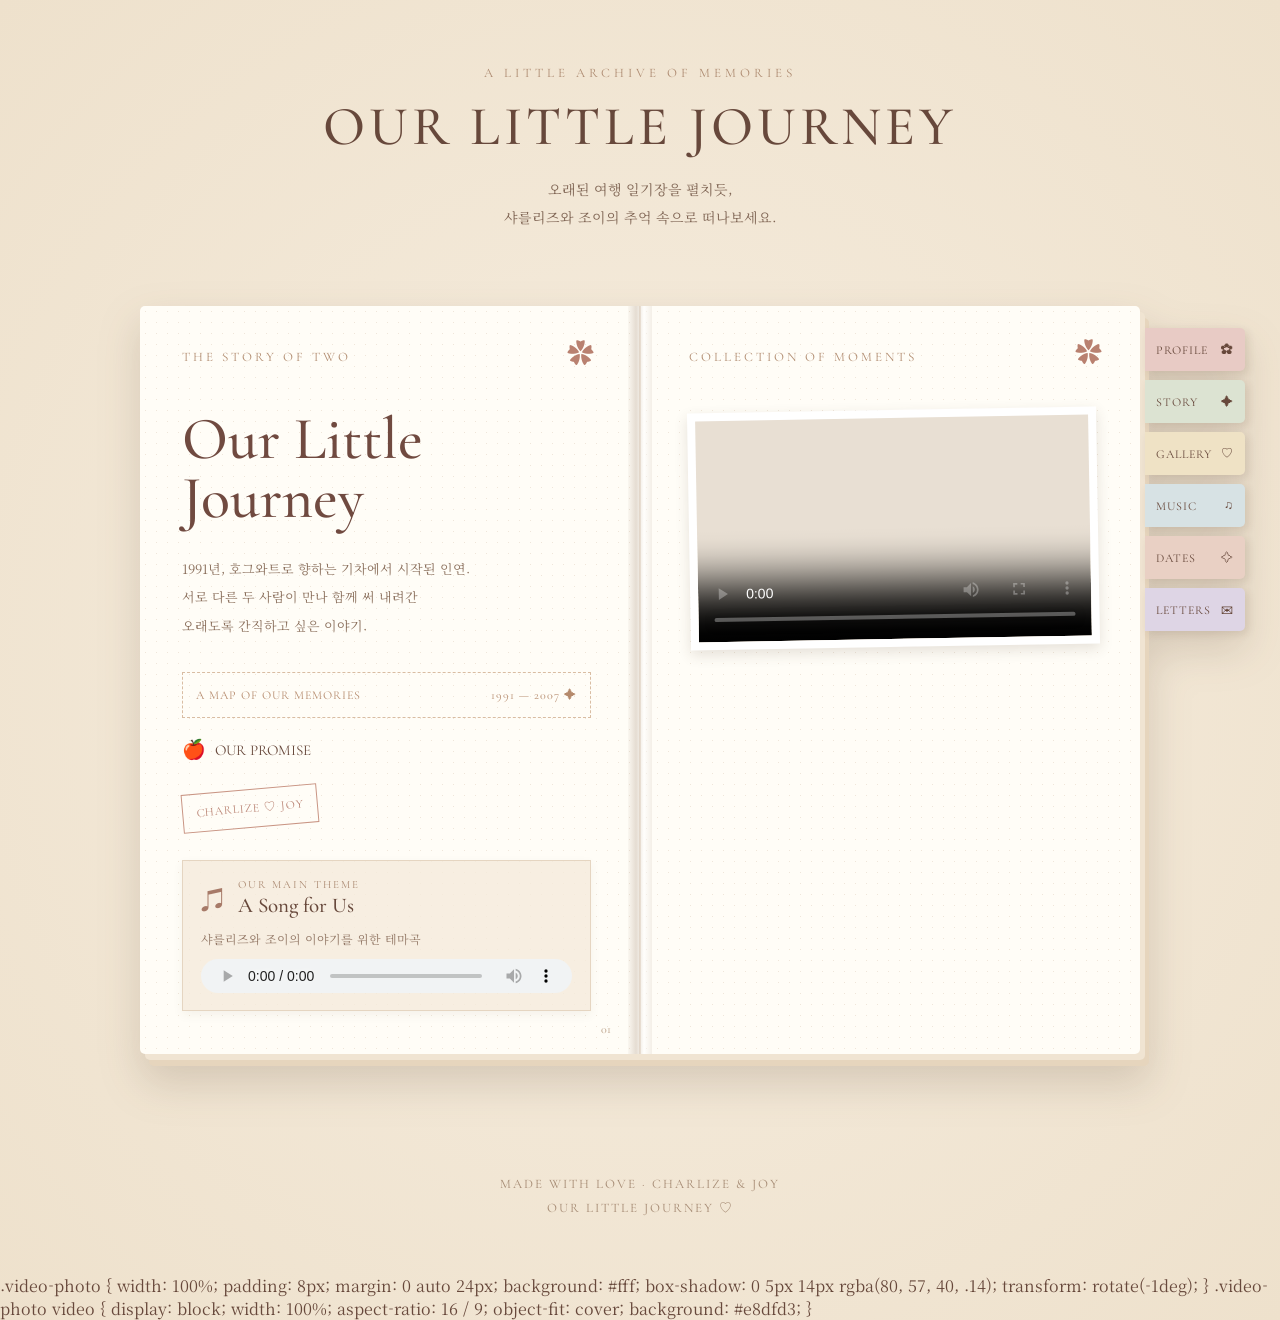
==== commit fde66b2b: "Update index.html" ====
--- a/index.html
+++ b/index.html
@@ -90,8 +90,12 @@
         <video controls poster="images/main-poster.jpg">
           <source src="media/main-video.mp4" type="video/mp4">
           브라우저에서 영상을 재생할 수 없습니다.
-        </video>
-      </div>
+    <div class="video-photo">
+  <video controls poster="images/main-poster.jpg">
+    <source src="샤이 500일.mp4" type="video/mp4">
+    브라우저에서 영상을 재생할 수 없습니다.
+  </video>
+</div>
 
       <h2 class="memory-heading">OUR FAVOURITE MEMORY ♡</h2>
 
@@ -163,3 +167,19 @@
 
 </body>
 </html>
+          .video-photo {
+  width: 100%;
+  padding: 8px;
+  margin: 0 auto 24px;
+  background: #fff;
+  box-shadow: 0 5px 14px rgba(80, 57, 40, .14);
+  transform: rotate(-1deg);
+}
+
+.video-photo video {
+  display: block;
+  width: 100%;
+  aspect-ratio: 16 / 9;
+  object-fit: cover;
+  background: #e8dfd3;
+}
--- a/style.css
+++ b/style.css
@@ -1,5 +1,18 @@
 
 @import url('https://fonts.googleapis.com/css2?family=Cormorant+Garamond:wght@400;500;600;700&family=Noto+Serif+KR:wght@400;500;600&display=swap');
+
+:root {
+  --paper: #fffdf7;
+  --paper-back: #e9dac5;
+  --ink: #67483b;
+  --soft-ink: #92745e;
+  --line: #e6d5c0;
+  --rose: #e8cbc5;
+  --sage: #dce3d2;
+  --yellow: #efe2c5;
+  --blue: #d7e2e4;
+  --lavender: #ded5e5;
+}
 
 * {
   box-sizing: border-box;
@@ -8,795 +21,508 @@
 body {
   margin: 0;
   padding: 0;
-  background: #e9dfce;
-  color: #5d493c;
+  color: var(--ink);
+  background:
+    radial-gradient(ellipse at center, #f6eddf 0%, #eee1cc 100%);
   font-family: 'Noto Serif KR', serif;
-  background-image:
-    radial-gradient(#ffffff45 1px, transparent 1px);
-  background-size: 8px 8px;
-}
+}
+
+a {
+  color: inherit;
+  text-decoration: none;
+}
+
+/* 상단 */
 
 .site-header {
+  padding: 65px 20px 25px;
   text-align: center;
-  padding: 55px 20px 20px;
-}
-
-.site-header .top {
-  font-family: 'Cormorant Garamond', serif;
-  font-size: 12px;
+}
+
+.header-small {
+  font-family: 'Cormorant Garamond', serif;
+  font-size: 13px;
   letter-spacing: 4px;
-  color: #96765f;
+  color: #ad8a70;
+  margin: 0 0 12px;
 }
 
 .site-header h1 {
-  margin: 10px 0;
-  font-family: 'Cormorant Garamond', serif;
-  font-size: clamp(35px, 6vw, 58px);
+  font-family: 'Cormorant Garamond', serif;
+  font-size: clamp(35px, 5vw, 55px);
   font-weight: 500;
   letter-spacing: 4px;
-  color: #784650;
-}
-
-.subtitle {
-  font-family: 'Cormorant Garamond', serif;
-  font-size: 11px;
-  letter-spacing: 2px;
-  color: #96765f;
-}
-
-/* INTRO */
+  margin: 0 0 15px;
+}
 
 .intro {
-  text-align: center;
-  margin: 45px auto 35px;
-  padding: 10px 20px;
-}
-
-.small-title {
+  font-size: 14px;
+  line-height: 2;
+  color: #806655;
+  margin: 0;
+}
+
+/* 펼쳐진 책 */
+
+.book {
+  position: relative;
+  isolation: isolate;
+  display: grid;
+  grid-template-columns: 1fr 1fr;
+  width: min(1000px, calc(100% - 180px));
+  margin: 50px auto 100px;
+  filter: drop-shadow(0 18px 20px rgba(76, 53, 36, .17));
+}
+
+/* 책 뒤쪽 종이 */
+
+.paper-back {
+  position: absolute;
+  inset: 12px -9px -12px 9px;
+  z-index: -2;
+  background: #e6d5bd;
+  border-radius: 5px;
+}
+
+.paper-back-two {
+  position: absolute;
+  inset: 6px -5px -6px 5px;
+  z-index: -1;
+  background: #f0e4d2;
+  border-radius: 5px;
+}
+
+/* 페이지 공통 */
+
+.book-page {
+  position: relative;
+  min-width: 0;
+  min-height: 690px;
+  padding: 43px 42px;
+  overflow: hidden;
+  background-color: var(--paper);
+  background-image:
+    radial-gradient(rgba(187, 157, 122, .23) .65px, transparent .65px);
+  background-size: 11px 11px;
+}
+
+.left-page {
+  border-radius: 5px 0 0 5px;
+  border-right: 1px solid #e9ddcd;
+  padding-right: 48px;
+}
+
+.right-page {
+  border-radius: 0 5px 5px 0;
+  border-left: 1px solid #e9ddcd;
+  padding-left: 48px;
+  padding-right: 42px;
+}
+
+.page-label {
   font-family: 'Cormorant Garamond', serif;
   font-size: 13px;
   letter-spacing: 3px;
-  color: #a17b5b;
-}
-
-.intro h2 {
-  margin: 15px 0;
-  font-family: 'Cormorant Garamond', serif;
-  font-size: clamp(32px, 5vw, 48px);
-  font-weight: 500;
-  line-height: 1.1;
-  color: #814b53;
-}
-
-.intro p:last-child {
-  font-size: 13px;
-  line-height: 2;
-  color: #927b69;
-}
-
-/* THEME MUSIC */
-
-.theme-music {
-  position: relative;
-  display: flex;
-  align-items: center;
-  gap: 25px;
-  max-width: 680px;
-  margin: 35px auto 80px;
-  padding: 22px 30px;
-  background: #faf4e9;
-  border: 1px solid #d7c5a9;
-  box-shadow: 4px 5px 0 #d7c7b1, 7px 10px 20px #60452b20;
-  overflow: hidden;
-}
-
-.music-cover {
-  display: grid;
-  flex-shrink: 0;
-  width: 75px;
-  height: 75px;
-  place-items: center;
-  background: #ead7d4;
-  color: #925b67;
-  font-family: 'Cormorant Garamond', serif;
-  font-size: 40px;
-  transform: rotate(-4deg);
-  box-shadow: 3px 4px 8px #60452b25;
-}
-
-.theme-info {
-  position: relative;
-  z-index: 1;
-  flex: 1;
-  min-width: 0;
-}
-
-.theme-info > span {
-  color: #a17b5b;
-  font-family: 'Cormorant Garamond', serif;
-  font-size: 11px;
-  letter-spacing: 3px;
-}
-
-.theme-info h2 {
-  margin: 5px 0;
-  color: #814b53;
-  font-family: 'Cormorant Garamond', serif;
-  font-size: 26px;
-  font-weight: 500;
-}
-
-.theme-info p {
-  margin: 5px 0 12px;
-  color: #927b69;
-  font-size: 11px;
-}
-
-.theme-info audio {
-  display: block;
-  width: 100%;
-  max-width: 400px;
-  height: 35px;
-}
-
-.music-flower {
-  position: absolute;
-  right: 15px;
-  bottom: 0;
-  color: #d5b3a4;
-  font-size: 60px;
-  opacity: .6;
-}
-
-/* BOOK */
-
-.book {
-  position: relative;
-  display: flex;
-  width: min(850px, 88%);
-  min-height: 560px;
-  margin: 80px auto 50px;
-  perspective: 1500px;
-  overflow: visible;
-  filter: drop-shadow(8px 13px 12px #59432c30);
-}
-
-/* PAPER LAYERS */
-
-.paper-layer {
-  position: absolute;
-  inset: 0;
-  background: #e6d7bd;
-  border: 1px solid #cdbb9e;
-  border-radius: 4px 10px 10px 4px;
-}
-
-.layer-one {
-  transform: translate(8px, 8px);
-}
-
-.layer-two {
-  transform: translate(14px, 14px);
-  background: #e0cfb5;
-}
-
-.layer-three {
-  transform: translate(20px, 20px);
-  background: #d9c6a9;
-}
-
-/* BOOK PAGES */
-
-.book-page {
-  position: relative;
-  z-index: 2;
-  width: 50%;
-  min-height: 560px;
-  padding: 42px 35px;
-  background:
-    linear-gradient(90deg, #e8ddc9 0%, #fffaf0 5%, #fffaf0 94%, #e9dfce 100%);
-  border: 1px solid #d7c6aa;
-}
-
-.left-page {
-  border-radius: 5px 0 0 5px;
-  box-shadow: inset -12px 0 20px -18px #725b43;
-}
-
-.right-page {
-  border-radius: 0 5px 5px 0;
-  box-shadow: inset 12px 0 20px -18px #725b43;
-}
+  color: #b18c70;
+  margin-bottom: 45px;
+}
+
+/* 책등 */
 
 .book-spine {
   position: absolute;
-  z-index: 4;
   top: 0;
   bottom: 0;
   left: 50%;
-  width: 15px;
+  width: 24px;
   transform: translateX(-50%);
+  z-index: 5;
+  pointer-events: none;
   background: linear-gradient(
     90deg,
-    #d0bda0,
-    #f0e5d1,
-    #d0bda0
+    rgba(118, 80, 49, .03),
+    rgba(118, 80, 49, .19),
+    rgba(255, 255, 255, .6),
+    rgba(118, 80, 49, .08)
   );
-  box-shadow: 0 0 8px #715b4230;
-}
-
-.chapter {
-  margin: 5px 0 25px;
+}
+
+/* 왼쪽 페이지 */
+
+.book-title {
+  font-family: 'Cormorant Garamond', serif;
+  font-size: clamp(44px, 5vw, 60px);
+  line-height: .98;
+  font-weight: 500;
+  margin: 0 0 27px;
+  color: #704a40;
+}
+
+.book-description {
+  font-size: 13px;
+  line-height: 2.2;
+  color: #8b705d;
+  margin: 0;
+  word-break: keep-all;
+}
+
+.flower {
+  position: absolute;
+  color: #b98170;
+  font-size: 27px;
+}
+
+.flower-left {
+  top: 26px;
+  right: 45px;
+}
+
+.flower-right {
+  top: 25px;
+  right: 38px;
+}
+
+/* 추억 지도 */
+
+.memory-map {
+  display: flex;
+  justify-content: space-between;
+  flex-wrap: wrap;
+  gap: 8px;
+  margin-top: 32px;
+  padding: 15px 13px;
+  border: 1px dashed #d9bda3;
+  color: #b58a6c;
+  font-family: 'Cormorant Garamond', serif;
+  font-size: 12px;
+  letter-spacing: 1px;
+}
+
+.map-year {
+  white-space: nowrap;
+}
+
+/* 약속 */
+
+.promise {
+  display: flex;
+  align-items: center;
+  gap: 9px;
+  margin-top: 20px;
+  font-family: 'Cormorant Garamond', serif;
+  font-size: 15px;
+}
+
+.apple {
+  font-size: 19px;
+}
+
+.stamp {
+  display: inline-block;
+  margin-top: 28px;
+  padding: 10px 13px;
+  border: 1px solid #c99584;
+  color: #b98272;
+  font-family: 'Cormorant Garamond', serif;
+  font-size: 12px;
+  letter-spacing: 1px;
+  transform: rotate(-5deg);
+}
+
+/* 테마곡 */
+
+.theme-music {
+  margin-top: 32px;
+  padding: 17px 18px;
+  background: rgba(245, 235, 220, .8);
+  border: 1px solid #e5d5c1;
+  box-shadow: 0 4px 10px rgba(85, 61, 42, .06);
+}
+
+.music-heading {
+  display: flex;
+  align-items: center;
+  gap: 12px;
+}
+
+.music-note {
+  font-size: 25px;
+  color: #a77a68;
+}
+
+.music-label {
+  margin: 0 0 2px;
+  color: #aa8870;
   font-family: 'Cormorant Garamond', serif;
   font-size: 11px;
   letter-spacing: 2px;
-  color: #a17b5b;
-}
-
-.book-title {
-  margin: 30px 0;
-  font-family: 'Cormorant Garamond', serif;
-  font-size: 43px;
+}
+
+.music-heading h3 {
+  margin: 0;
+  font-family: 'Cormorant Garamond', serif;
+  font-size: 21px;
   font-weight: 500;
-  line-height: 1;
-  color: #824c55;
-}
-
-.description {
-  font-size: 12px;
-  line-height: 2.3;
-  color: #806d5c;
-}
-
-.map {
-  position: relative;
-  display: flex;
-  flex-direction: column;
-  gap: 9px;
-  margin: 45px 0 20px;
-  padding: 25px 15px;
-  border: 1px dashed #bca78a;
-  background:
-    repeating-linear-gradient(
-      45deg,
-      #f5eddf,
-      #f5eddf 5px,
-      #f1e7d6 5px,
-      #f1e7d6 10px
-    );
-  color: #9b8167;
-  font-family: 'Cormorant Garamond', serif;
-  font-size: 11px;
-  letter-spacing: 1px;
-}
-
-.map strong {
-  font-size: 20px;
-  font-weight: 500;
-  color: #8b6260;
-}
-
-.map-star {
-  position: absolute;
-  right: 15px;
-  bottom: 15px;
-  font-size: 25px;
-}
-
-.apple-seal {
-  position: absolute;
-  right: 35px;
-  bottom: 95px;
-  display: flex;
-  flex-direction: column;
-  align-items: center;
-  color: #986d54;
-  transform: rotate(9deg);
-}
-
-.apple-seal span {
-  font-size: 34px;
-}
-
-.apple-seal small {
-  font-family: 'Cormorant Garamond', serif;
-  font-size: 9px;
-  letter-spacing: 1px;
-}
-
-.stamp {
-  display: inline-block;
-  margin-top: 15px;
-  padding: 9px 13px;
-  border: 1px solid #b77e7e;
-  color: #a86d72;
-  font-family: 'Cormorant Garamond', serif;
-  font-size: 12px;
-  letter-spacing: 2px;
-  transform: rotate(-5deg);
-}
-
-.pressed-flower {
-  position: absolute;
-  top: 15px;
-  right: 30px;
-  color: #bd8c91;
-  font-size: 30px;
-}
-
-.page-number {
-  position: absolute;
-  right: 25px;
-  bottom: 18px;
-  font-family: 'Cormorant Garamond', serif;
-  color: #a28b73;
-  font-size: 12px;
-}
-
-/* VIDEO */
+}
+
+.music-description {
+  font-size: 12px;
+  color: #927765;
+  margin: 12px 0;
+}
+
+.theme-music audio {
+  display: block;
+  width: 100%;
+  height: 34px;
+}
+
+/* 오른쪽 영상 */
 
 .video-photo {
-  width: 90%;
-  margin: 25px auto 22px;
-  padding: 9px 9px 12px;
-  background: #fffefa;
-  border: 1px solid #e0d4c1;
-  box-shadow: 3px 5px 10px #60452b25;
+  width: 100%;
+  padding: 8px;
+  margin: 0 auto 24px;
+  background: #fff;
+  box-shadow: 0 5px 14px rgba(80, 57, 40, .14);
   transform: rotate(-1deg);
 }
 
 .video-photo video {
   display: block;
   width: 100%;
-  aspect-ratio: 4 / 3;
-  object-fit: contain;
-  background: #302b29;
-}
-
-.video-photo p {
-  margin: 10px 0 0;
-  text-align: center;
-  color: #925b67;
-  font-family: 'Cormorant Garamond', serif;
-  font-size: 10px;
-  letter-spacing: 2px;
-}
-
-/* MEMORY PHOTOS */
-
-.memory-photos {
+  aspect-ratio: 16 / 9;
+  object-fit: cover;
+  background: #e8dfd3;
+}
+
+.memory-heading {
+  margin: 22px 0 17px;
+  font-family: 'Cormorant Garamond', serif;
+  font-size: 21px;
+  font-weight: 500;
+}
+
+/* 사진 */
+
+.photo-gallery {
   display: flex;
-  justify-content: center;
-  align-items: center;
+  justify-content: space-between;
+  align-items: flex-start;
   gap: 10px;
-  width: 100%;
-  margin: 25px auto;
-}
-
-.memory-photo {
-  width: 30%;
-  margin: 0;
-  padding: 6px 6px 10px;
-  background: #fffefa;
-  box-shadow: 2px 4px 8px #60452b30;
-}
-
-.memory-photo img {
+}
+
+.photo {
+  width: 31%;
+  min-width: 0;
+  margin: 5px 0 12px;
+  padding: 7px 7px 10px;
+  background: white;
+  box-shadow: 0 4px 12px rgba(80, 57, 40, .13);
+}
+
+.photo-one {
+  transform: rotate(-3deg);
+}
+
+.photo-two {
+  transform: rotate(2deg);
+}
+
+.photo-three {
+  transform: rotate(-1deg);
+}
+
+.photo img {
   display: block;
   width: 100%;
   aspect-ratio: 1 / 1;
   object-fit: cover;
-}
-
-.memory-photo figcaption {
-  padding-top: 7px;
-  color: #98765b;
-  font-family: 'Cormorant Garamond', serif;
-  font-size: 10px;
+  background: #eee4d6;
+}
+
+.photo figcaption {
+  padding-top: 8px;
+  font-family: 'Cormorant Garamond', serif;
+  font-size: 12px;
   text-align: center;
-}
-
-.photo-one {
-  transform: rotate(-6deg);
-}
-
-.photo-two {
-  transform: translateY(-7px) rotate(3deg);
-}
-
-.photo-three {
-  transform: rotate(-2deg);
-}
-
-.right-text {
-  margin-top: 22px;
-  color: #927b69;
-  font-size: 11px;
-  line-height: 2;
+  color: #806957;
+}
+
+.bookmark-guide {
+  margin-top: 24px;
   text-align: center;
-}
-
-.daisy-decoration {
+  font-size: 12px;
+  line-height: 1.9;
+  color: #a48a74;
+}
+
+/* 페이지 번호 */
+
+.page-number {
   position: absolute;
-  right: 20px;
-  bottom: 35px;
-  color: #bd8e8d;
-  font-size: 30px;
-}
-
-/* SIDE BOOKMARKS */
-
-.side-bookmarks {
+  bottom: 18px;
+  right: 28px;
+  font-family: 'Cormorant Garamond', serif;
+  font-size: 12px;
+  color: #b79c82;
+}
+
+/* 책갈피 */
+
+.bookmarks {
   position: absolute;
+  top: 22px;
+  right: -105px;
   z-index: 10;
-  top: 65px;
-  right: -48px;
   display: flex;
   flex-direction: column;
-  align-items: flex-start;
   gap: 9px;
+  width: 100px;
 }
 
 .bookmark {
-  display: block;
-  width: 105px;
-  padding: 11px 10px 11px 17px;
-  border-radius: 0 7px 7px 0;
-  color: white;
-  text-decoration: none;
+  display: flex;
+  justify-content: space-between;
+  align-items: center;
+  min-height: 43px;
+  padding: 0 11px;
+  border-radius: 0 5px 5px 0;
+  box-shadow: 3px 3px 8px rgba(75, 51, 35, .12);
   font-family: 'Cormorant Garamond', serif;
   font-size: 12px;
   letter-spacing: 1px;
-  box-shadow: 3px 3px 5px #47372a35;
-  transition: .2s ease;
-}
-
-.bookmark span {
-  float: right;
+  transition: transform .25s ease, box-shadow .25s ease;
 }
 
 .bookmark:hover {
-  width: 120px;
-  transform: translateX(5px);
-}
-
-.bookmark.pink {
-  background: #c77e9c;
-}
-
-.bookmark.green {
-  background: #789b83;
-}
-
-.bookmark.yellow {
-  background: #d5a84e;
-}
-
-.bookmark.blue {
-  background: #7e9eaa;
-}
-
-.bookmark.red {
-  background: #b96d69;
-}
-
-.bookmark.purple {
-  background: #9879b5;
-}
-
-/* FOOTER */
-
-.bottom-text {
-  margin: 55px 15px;
+  transform: translateX(8px);
+  box-shadow: 5px 5px 10px rgba(75, 51, 35, .16);
+}
+
+.profile { background: var(--rose); }
+.story { background: var(--sage); }
+.gallery { background: var(--yellow); }
+.music { background: var(--blue); }
+.dates { background: #e9d0c4; }
+.letters { background: var(--lavender); }
+
+/* 하단 */
+
+footer {
+  padding: 15px 20px 50px;
   text-align: center;
-  font-family: 'Cormorant Garamond', serif;
-  font-size: 12px;
-  letter-spacing: 3px;
-  color: #98765b;
-}
-
-footer {
-  padding: 30px 15px;
-  text-align: center;
-  font-family: 'Cormorant Garamond', serif;
-  font-size: 11px;
+  color: #a58a73;
+  font-family: 'Cormorant Garamond', serif;
+  font-size: 13px;
   letter-spacing: 2px;
-  color: #98765b;
-}
-
-/* OTHER PAGES */
-
-.subpage {
-  width: min(850px, 90%);
-  min-height: 80vh;
-  margin: 50px auto;
-  padding: 35px;
-  background: #fffaf0;
-  border: 1px solid #d7c6aa;
-  box-shadow: 5px 8px 18px #60452b20;
-}
-
-.back {
-  color: #946d61;
-  text-decoration: none;
-  font-family: 'Cormorant Garamond', serif;
-  font-size: 13px;
-}
-
-.page-heading {
-  margin: 45px 0;
-  text-align: center;
-}
-
-.page-heading span {
-  color: #a17b5b;
-  font-family: 'Cormorant Garamond', serif;
-  font-size: 12px;
-  letter-spacing: 3px;
-}
-
-.page-heading h1 {
-  margin: 12px 0;
-  color: #814b53;
-  font-family: 'Cormorant Garamond', serif;
-  font-size: 42px;
-  font-weight: 500;
-}
-
-.page-heading p {
-  color: #927b69;
-  font-size: 12px;
-}
-
-.paper-card,
-.letter-paper,
-.calendar-paper {
-  margin: 25px auto;
-  padding: 30px;
-  background: #f8f0e3;
-  border: 1px solid #dfcfb8;
-  box-shadow: 3px 5px 10px #60452b15;
-}
-
-.timeline {
-  max-width: 700px;
-  margin: auto;
-}
-
-.timeline article {
-  position: relative;
-  margin: 35px 0;
-  padding: 10px 20px 25px 30px;
-  border-left: 2px solid #c9a8a0;
-}
-
-.timeline article > span {
-  color: #a17b5b;
-  font-family: 'Cormorant Garamond', serif;
-  font-size: 12px;
-  letter-spacing: 2px;
-}
-
-.timeline article h2 {
-  color: #814b53;
-  font-family: 'Cormorant Garamond', serif;
-  font-size: 27px;
-  font-weight: 500;
-}
-
-.timeline article p {
-  color: #806d5c;
-  font-size: 13px;
-  line-height: 2;
-}
-
-.timeline-quote {
-  padding: 15px;
-  background: #f3e8e2;
-  border-left: 3px solid #bd8c9b;
-  color: #925b67;
-  font-size: 12px;
-  line-height: 2;
-}
-
-.timeline article.future {
-  padding: 25px;
-  background: #f7eddf;
-  border: 1px solid #d9c8ad;
-}
-
-.little-note {
-  margin: 50px auto;
-  text-align: center;
-  color: #814b53;
-  font-family: 'Cormorant Garamond', serif;
-  font-size: 20px;
-}
-
-.little-note span {
-  display: block;
-  margin-top: 10px;
-  font-size: 14px;
-}
-
-/* GALLERY PAGE */
-
-.gallery-grid {
-  display: grid;
-  grid-template-columns: repeat(2, 1fr);
-  gap: 25px;
-}
-
-.gallery-grid figure {
-  margin: 0;
-  padding: 10px 10px 15px;
-  background: white;
-  box-shadow: 3px 5px 10px #60452b20;
-}
-
-.gallery-grid img {
-  width: 100%;
-  aspect-ratio: 4 / 3;
-  object-fit: cover;
-}
-
-.gallery-grid figcaption {
-  padding-top: 10px;
-  text-align: center;
-  color: #98765b;
-  font-family: 'Cormorant Garamond', serif;
-}
-
-/* CALENDAR PAGE */
-
-.calendar-top {
-  display: flex;
-  align-items: center;
-  justify-content: space-between;
-  margin-bottom: 20px;
-}
-
-.calendar-top button {
-  border: 1px solid #d7c6aa;
-  background: #fffaf0;
-  color: #814b53;
-  padding: 8px 14px;
-  cursor: pointer;
-}
-
-.calendar-grid {
-  display: grid;
-  grid-template-columns: repeat(7, 1fr);
-  gap: 5px;
-}
-
-.calendar-weekday,
-.calendar-day,
-.calendar-empty {
-  min-height: 48px;
-  display: flex;
-  align-items: center;
-  justify-content: center;
-}
-
-.calendar-weekday {
-  color: #98765b;
-  font-family: 'Cormorant Garamond', serif;
-}
-
-.calendar-day {
-  flex-direction: column;
-  gap: 3px;
-  border: 1px solid #e5d9c8;
-  background: #fffaf0;
-  color: #695545;
-  cursor: pointer;
-}
-
-.calendar-day.anniversary {
-  background: #f0dede;
-}
-
-.calendar-day.charlize {
-  background: #e8d9f3;
-}
-
-.calendar-day.joy {
-  background: #f6e8b9;
-}
-
-.event-detail,
-.calendar-note {
-  margin-top: 20px;
-  padding: 15px;
-  background: #f2e8d9;
-  color: #806d5c;
-  font-size: 12px;
-  line-height: 2;
-}
-
-/* MOBILE */
-
-@media (max-width: 700px) {
-
+}
+
+footer p {
+  margin: 7px;
+}
+
+/* 태블릿 */
+
+@media (max-width: 1000px) {
+  .book {
+    width: calc(100% - 150px);
+  }
+
+  .book-page {
+    padding: 35px 27px;
+    min-height: 650px;
+  }
+
+  .left-page {
+    padding-right: 32px;
+  }
+
+  .right-page {
+    padding-left: 32px;
+  }
+
+  .bookmarks {
+    right: -88px;
+    width: 84px;
+  }
+
+  .bookmark {
+    padding: 0 8px;
+    font-size: 11px;
+  }
+}
+
+/* 모바일 */
+
+@media (max-width: 650px) {
   .site-header {
-    padding-top: 35px;
+    padding-top: 40px;
+  }
+
+  .intro {
+    font-size: 12px;
   }
 
   .book {
-    width: 90%;
-    margin: 50px auto;
+    display: flex;
     flex-direction: column;
+    width: calc(100% - 36px);
+    margin: 30px auto 50px;
   }
 
   .book-page {
     width: 100%;
     min-height: auto;
-    padding: 30px 25px;
+    padding: 35px 27px 45px;
   }
 
   .left-page {
     border-radius: 5px 5px 0 0;
-    min-height: 450px;
+    border-right: 0;
+    border-bottom: 1px solid #e9ddcd;
   }
 
   .right-page {
     border-radius: 0 0 5px 5px;
-    min-height: 490px;
+    border-left: 0;
   }
 
   .book-spine {
     display: none;
   }
 
-  .side-bookmarks {
-    position: static;
-    flex-direction: row;
-    flex-wrap: wrap;
-    justify-content: center;
-    margin: 25px auto;
+  .bookmarks {
+    position: relative;
+    top: auto;
+    right: auto;
+    width: 100%;
+    margin-top: 20px;
+    display: grid;
+    grid-template-columns: repeat(3, 1fr);
+    gap: 7px;
   }
 
   .bookmark {
-    width: auto;
-    border-radius: 5px;
-    padding: 10px 13px;
-  }
-
-  .bookmark:hover {
-    width: auto;
-    transform: translateY(-3px);
+    min-height: 40px;
+    border-radius: 4px;
+    padding: 0 8px;
+    font-size: 11px;
+  }
+
+  .book-title {
+    font-size: 48px;
+  }
+
+  .photo-gallery {
+    gap: 7px;
   }
 
   .theme-music {
-    width: 90%;
-    padding: 18px;
-    gap: 15px;
-  }
-
-  .music-cover {
-    width: 58px;
-    height: 58px;
-    font-size: 30px;
-  }
-
-  .theme-info h2 {
-    font-size: 21px;
-  }
-
-  .music-flower {
-    font-size: 35px;
-  }
-
-  .gallery-grid {
-    grid-template-columns: 1fr;
-  }
-
-  .subpage {
-    padding: 22px;
-  }
-
-  .page-heading h1 {
-    font-size: 34px;
-  }
-}
+    margin-top: 28px;
+  }
+
+  .memory-map {
+    font-size: 11px;
+  }
+}
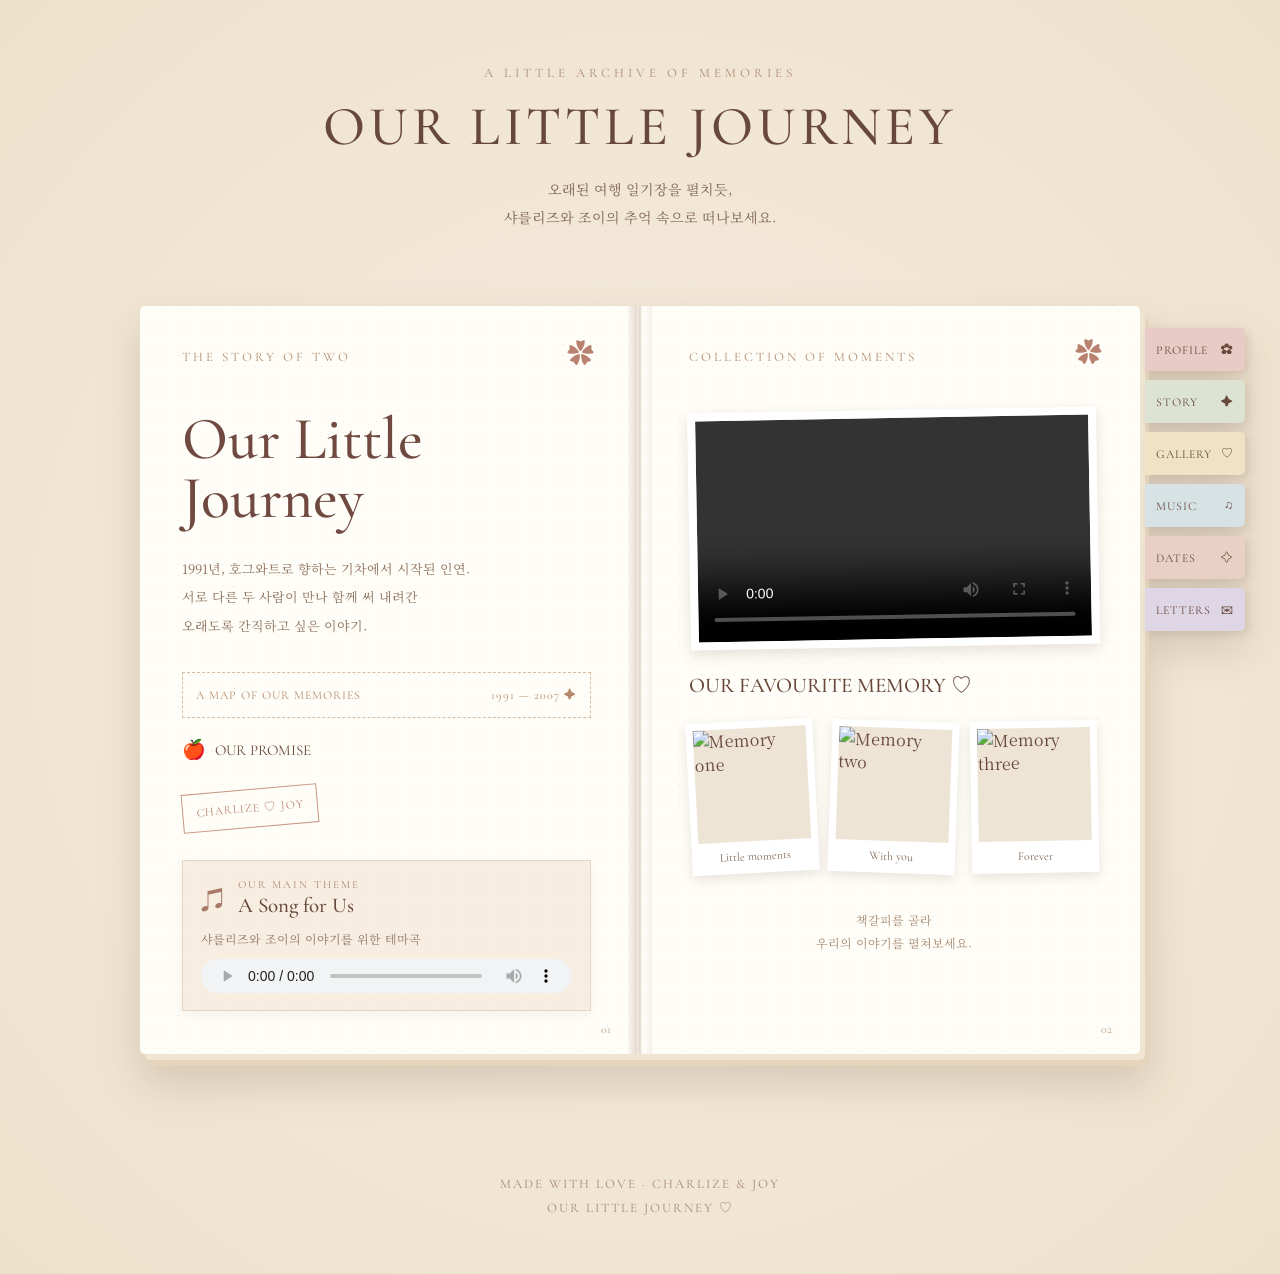
==== commit 56f2beae: "Update index.html" ====
--- a/index.html
+++ b/index.html
@@ -32,7 +32,9 @@
 
       <div class="flower flower-left">✿</div>
 
-      <h2 class="book-title">Our Little<br>Journey</h2>
+      <h2 class="book-title">
+        Our Little<br>Journey
+      </h2>
 
       <p class="book-description">
         1991년, 호그와트로 향하는 기차에서 시작된 인연.<br>
@@ -54,10 +56,12 @@
         CHARLIZE ♡ JOY
       </div>
 
-      <!-- 테마곡 -->
+      <!-- 메인 테마곡 -->
       <div class="theme-music">
+
         <div class="music-heading">
           <span class="music-note">♫</span>
+
           <div>
             <p class="music-label">OUR MAIN THEME</p>
             <h3>A Song for Us</h3>
@@ -70,8 +74,9 @@
 
         <audio controls>
           <source src="media/main-theme.mp3" type="audio/mpeg">
-          브라우저에서 오디오를 재생할 수 없습니다.
+          오디오를 재생할 수 없습니다.
         </audio>
+
       </div>
 
       <div class="page-number">01</div>
@@ -86,19 +91,21 @@
 
       <div class="flower flower-right">✿</div>
 
+      <!-- 메인 영상 -->
       <div class="video-photo">
-        <video controls poster="images/main-poster.jpg">
-          <source src="media/main-video.mp4" type="video/mp4">
+
+        <video controls playsinline preload="metadata">
+          <source src="./샤이%20500일.mp4" type="video/mp4">
           브라우저에서 영상을 재생할 수 없습니다.
-    <div class="video-photo">
-  <video controls poster="images/main-poster.jpg">
-    <source src="샤이 500일.mp4" type="video/mp4">
-    브라우저에서 영상을 재생할 수 없습니다.
-  </video>
-</div>
+        </video>
 
-      <h2 class="memory-heading">OUR FAVOURITE MEMORY ♡</h2>
+      </div>
 
+      <h2 class="memory-heading">
+        OUR FAVOURITE MEMORY ♡
+      </h2>
+
+      <!-- 영상 아래 사진 -->
       <div class="photo-gallery">
 
         <figure class="photo photo-one">
@@ -128,31 +135,37 @@
     </section>
 
 
-    <!-- 책 바깥쪽 책갈피 -->
+    <!-- 오른쪽 책갈피 -->
     <nav class="bookmarks">
 
       <a href="profile.html" class="bookmark profile">
-        <span>PROFILE</span><span>✿</span>
+        <span>PROFILE</span>
+        <span>✿</span>
       </a>
 
       <a href="story.html" class="bookmark story">
-        <span>STORY</span><span>✦</span>
+        <span>STORY</span>
+        <span>✦</span>
       </a>
 
       <a href="gallery.html" class="bookmark gallery">
-        <span>GALLERY</span><span>♡</span>
+        <span>GALLERY</span>
+        <span>♡</span>
       </a>
 
       <a href="music.html" class="bookmark music">
-        <span>MUSIC</span><span>♫</span>
+        <span>MUSIC</span>
+        <span>♫</span>
       </a>
 
       <a href="calendar.html" class="bookmark dates">
-        <span>DATES</span><span>✧</span>
+        <span>DATES</span>
+        <span>✧</span>
       </a>
 
       <a href="letter.html" class="bookmark letters">
-        <span>LETTERS</span><span>✉</span>
+        <span>LETTERS</span>
+        <span>✉</span>
       </a>
 
     </nav>
@@ -167,19 +180,3 @@
 
 </body>
 </html>
-          .video-photo {
-  width: 100%;
-  padding: 8px;
-  margin: 0 auto 24px;
-  background: #fff;
-  box-shadow: 0 5px 14px rgba(80, 57, 40, .14);
-  transform: rotate(-1deg);
-}
-
-.video-photo video {
-  display: block;
-  width: 100%;
-  aspect-ratio: 16 / 9;
-  object-fit: cover;
-  background: #e8dfd3;
-}
